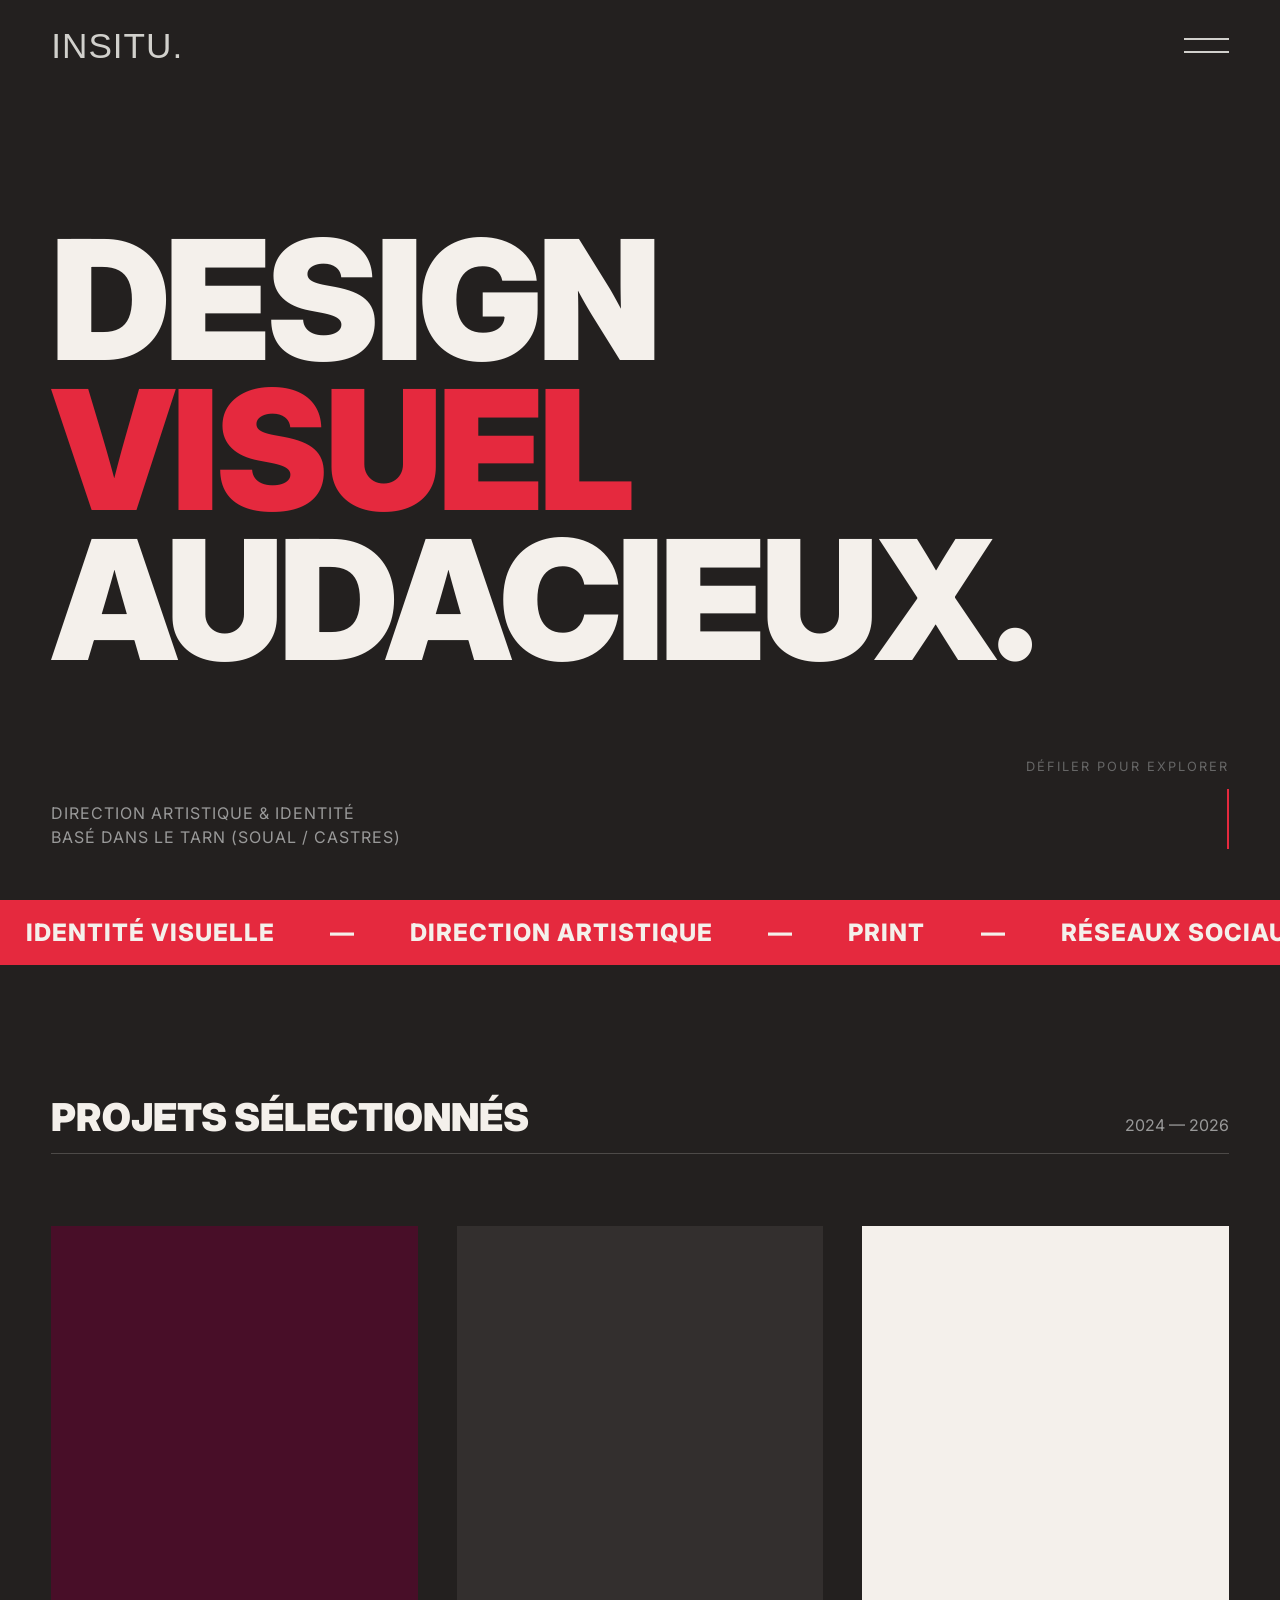
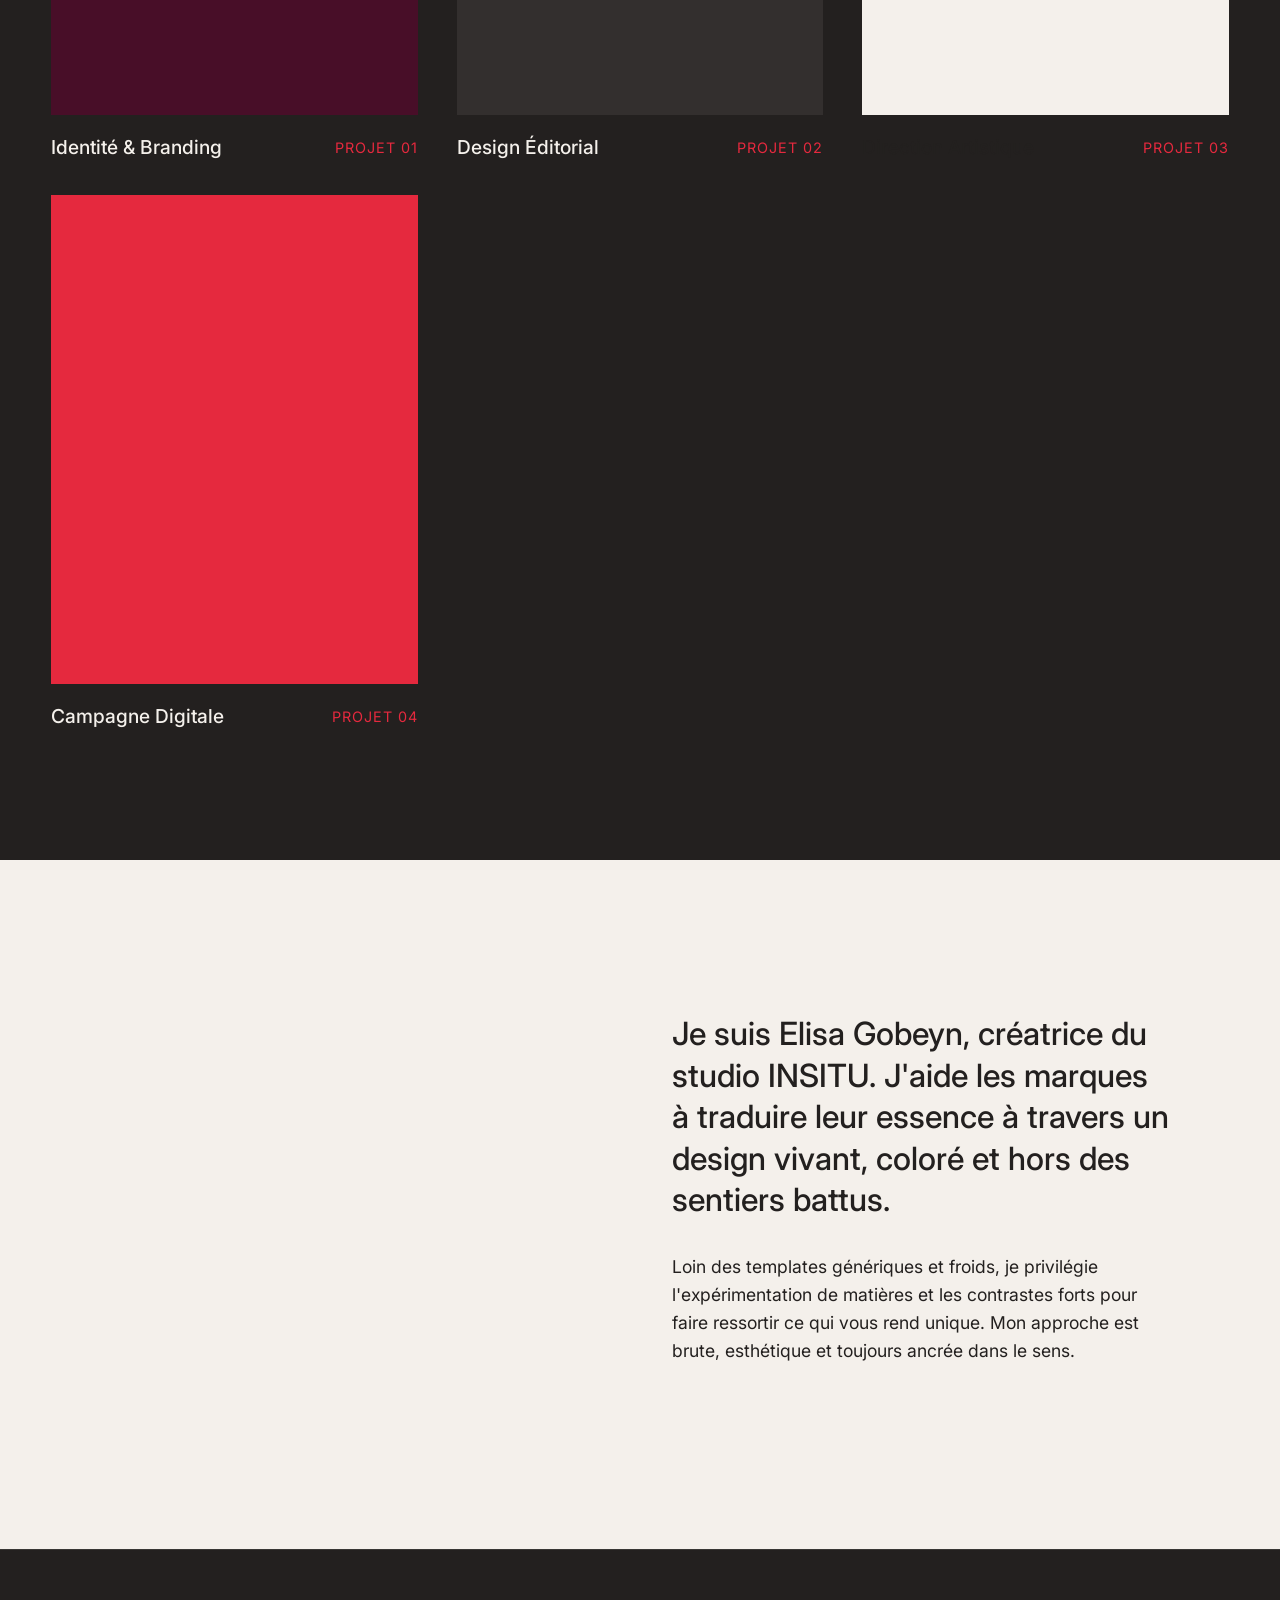
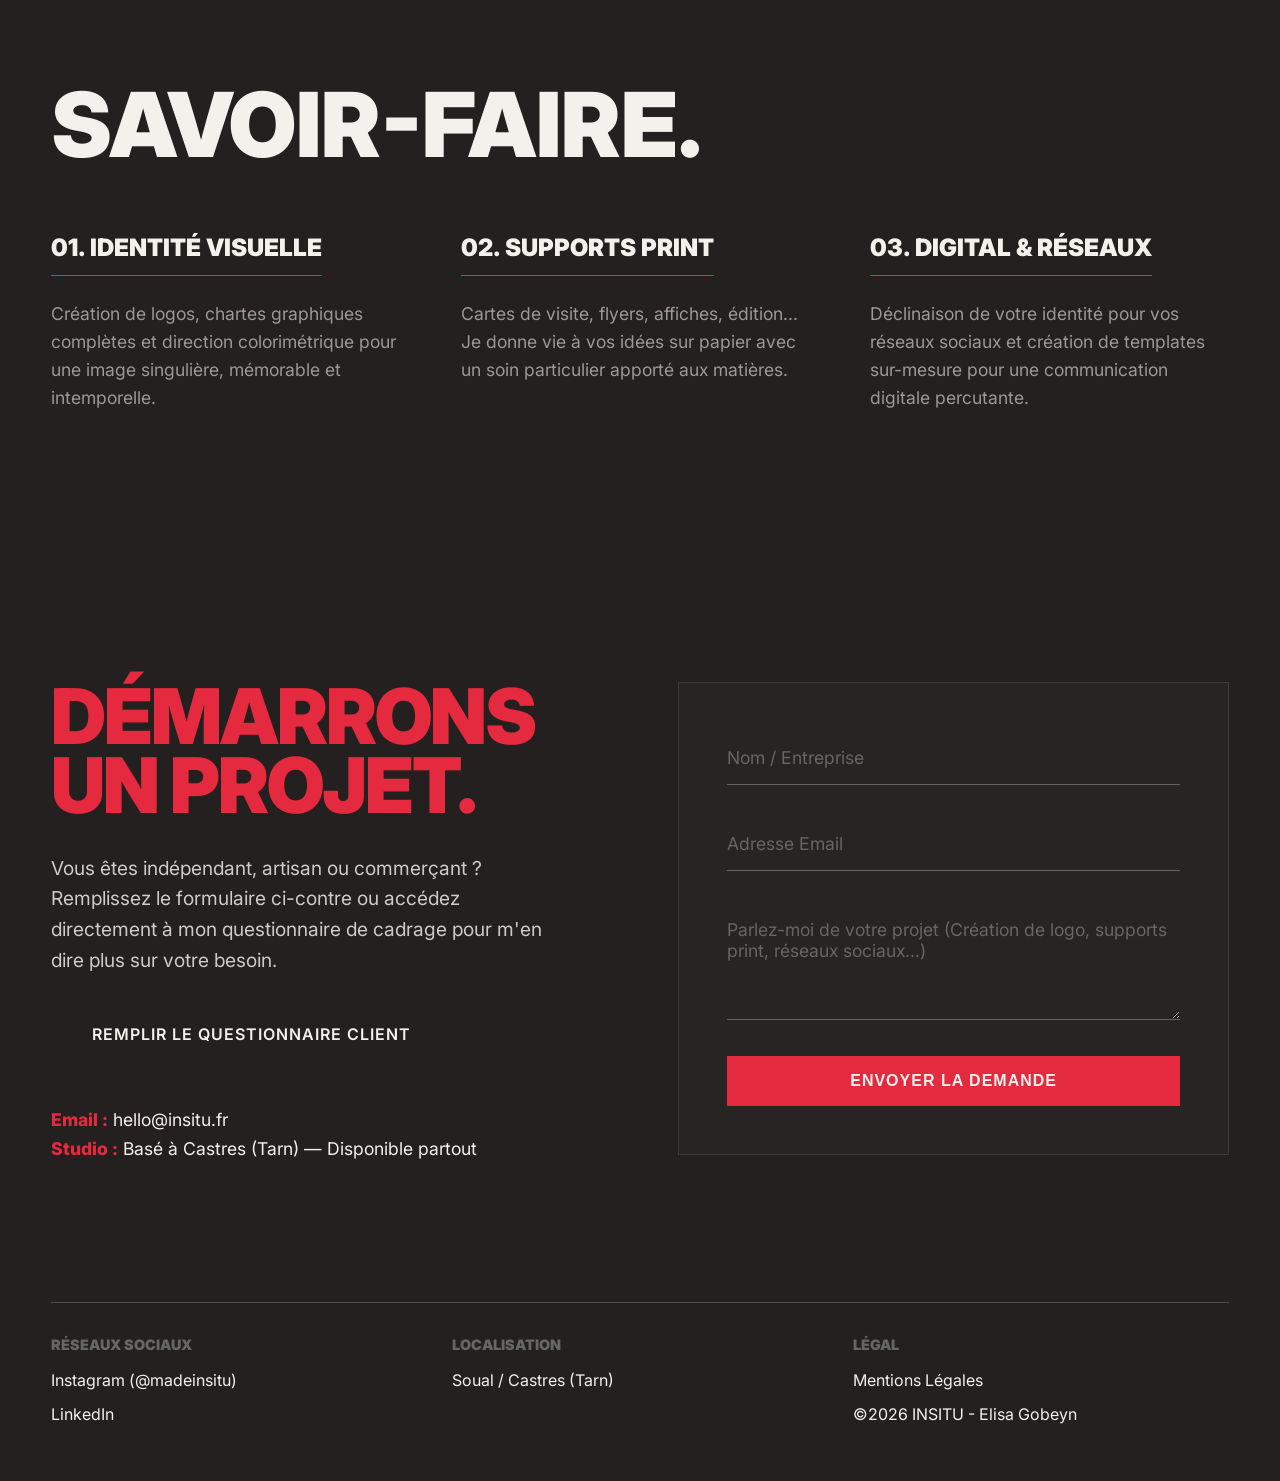
==== Site v2/index.html @ 9a7ce4e4 "site v2 lancement" ====
<!DOCTYPE html>
<html lang="fr">
<head>
    <meta charset="UTF-8">
    <meta name="viewport" content="width=device-width, initial-scale=1.0">
    <title>INSITU | Studio de Design Visuel</title>
    <link rel="preconnect" href="https://fonts.googleapis.com">
    <link rel="preconnect" href="https://fonts.gstatic.com" crossorigin>
    <link href="https://fonts.googleapis.com/css2?family=Inter:wght@300;400;500;800;900&display=swap" rel="stylesheet">
    <link rel="stylesheet" href="style.css">
</head>
<body>

    <!-- Menu plein écran -->
    <div class="menu-overlay" id="menu-overlay">
        <nav class="menu-nav">
            <ul>
                <li><div class="mask"><a href="#work" class="menu-link">01. Projets</a></div></li>
                <li><div class="mask"><a href="#about" class="menu-link">02. Le Studio</a></div></li>
                <li><div class="mask"><a href="#services" class="menu-link">03. Savoir-faire</a></div></li>
                <li><div class="mask"><a href="#contact" class="menu-link">04. Contact</a></div></li>
            </ul>
        </nav>
    </div>

    <!-- Header -->
    <header class="main-header">
        <a href="#" class="logo">INSITU.</a>
        <button class="burger-btn" id="burger-btn" aria-label="Menu">
            <span></span>
            <span></span>
        </button>
    </header>

    <main>
        <!-- HERO SECTION -->
        <section class="hero">
            <div class="hero-content">
                <div class="mask"><h1 class="reveal-text delay-1">DESIGN</h1></div>
                <div class="mask"><h1 class="reveal-text delay-2 text-coral">VISUEL</h1></div>
                <div class="mask"><h1 class="reveal-text delay-3">AUDACIEUX.</h1></div>
            </div>
            
            <div class="hero-footer">
                <div class="hero-role mask">
                    <p class="reveal-text delay-4">Direction Artistique & Identité<br>Basé dans le Tarn (Soual / Castres)</p>
                </div>
                <div class="hero-scroll mask">
                    <p class="reveal-text delay-5">Défiler pour explorer</p>
                    <div class="scroll-line reveal-fade delay-5"></div>
                </div>
            </div>
        </section>

        <!-- BANDEAU DÉFILANT -->
        <div class="marquee bg-coral">
            <div class="marquee-content">
                <span>IDENTITÉ VISUELLE</span> <span>—</span>
                <span>DIRECTION ARTISTIQUE</span> <span>—</span>
                <span>PRINT</span> <span>—</span>
                <span>RÉSEAUX SOCIAUX</span> <span>—</span>
                <span>IDENTITÉ VISUELLE</span> <span>—</span>
                <span>DIRECTION ARTISTIQUE</span> <span>—</span>
                <span>PRINT</span> <span>—</span>
                <span>RÉSEAUX SOCIAUX</span> <span>—</span>
            </div>
        </div>

        <!-- PORTFOLIO GRID -->
        <section id="work" class="portfolio">
            <div class="section-header reveal-fade">
                <h2>Projets Sélectionnés</h2>
                <p>2024 — 2026</p>
            </div>
            <div class="grid-container">
                
                <!-- Projet 1 -->
                <!-- Note : j'ai ajouté des "data-..." pour que le javascript sache quoi afficher dans la modale -->
                <div class="project-item reveal-fade" 
                     data-title="Nom du Client 1" 
                     data-category="Identité & Branding" 
                     data-desc="Pour ce projet, l'objectif était de créer une identité visuelle forte et mémorable. Nous avons travaillé sur un logo audacieux, une palette de couleurs contrastée et des supports print premiums.">
                    <div class="project-image" style="background-color: var(--aubergine);"></div>
                    <div class="project-info">
                        <h3>Identité & Branding</h3>
                        <span>Projet 01</span>
                    </div>
                </div>

                <!-- Projet 2 -->
                <div class="project-item reveal-fade delay-1"
                     data-title="Nom du Client 2" 
                     data-category="Design Éditorial" 
                     data-desc="Mise en page d'un magazine de 40 pages. Jeu sur les typographies, les espaces blancs et la hiérarchie visuelle pour une lecture fluide et élégante.">
                    <div class="project-image" style="background-color: #332F2E;"></div>
                    <div class="project-info">
                        <h3>Design Éditorial</h3>
                        <span>Projet 02</span>
                    </div>
                </div>

                <!-- Projet 3 -->
                <div class="project-item reveal-fade"
                     data-title="Nom du Client 3" 
                     data-category="Direction Artistique" 
                     data-desc="Création de l'univers visuel complet d'une nouvelle marque de cosmétiques. De la conception du packaging jusqu'aux visuels des réseaux sociaux.">
                    <div class="project-image" style="background-color: var(--cream);"></div>
                    <div class="project-info text-dark">
                        <h3>Direction Artistique</h3>
                        <span>Projet 03</span>
                    </div>
                </div>

                <!-- Projet 4 -->
                <div class="project-item reveal-fade delay-1"
                     data-title="Nom du Client 4" 
                     data-category="Campagne Digitale" 
                     data-desc="Déclinaison d'une identité de marque sur les supports digitaux : création de templates Instagram, bannières web et design de newsletters.">
                    <div class="project-image" style="background-color: var(--coral);"></div>
                    <div class="project-info">
                        <h3>Campagne Digitale</h3>
                        <span>Projet 04</span>
                    </div>
                </div>

            </div>
        </section>

        <!-- ABOUT SECTION -->
        <section id="about" class="about">
            <div class="about-grid">
                <div class="about-title">
                    <div class="mask"><h2 class="reveal-text">FAIRE</h2></div>
                    <div class="mask"><h2 class="reveal-text text-coral">VIVRE</h2></div>
                    <div class="mask"><h2 class="reveal-text">L'IDÉE.</h2></div>
                </div>
                <div class="about-content">
                    <p class="lead reveal-fade">Je suis Elisa Gobeyn, créatrice du studio INSITU. J'aide les marques à traduire leur essence à travers un design vivant, coloré et hors des sentiers battus.</p>
                    <p class="reveal-fade delay-1">Loin des templates génériques et froids, je privilégie l'expérimentation de matières et les contrastes forts pour faire ressortir ce qui vous rend unique. Mon approche est brute, esthétique et toujours ancrée dans le sens.</p>
                </div>
            </div>
        </section>

        <!-- NOUVEAU : SERVICES SECTION (Savoir-faire) -->
        <section id="services" class="services">
            <div class="services-header mask">
                <h2 class="reveal-text">SAVOIR-FAIRE.</h2>
            </div>
            <div class="services-list">
                <div class="service-item reveal-fade">
                    <h3>01. Identité Visuelle</h3>
                    <p>Création de logos, chartes graphiques complètes et direction colorimétrique pour une image singulière, mémorable et intemporelle.</p>
                </div>
                <div class="service-item reveal-fade delay-1">
                    <h3>02. Supports Print</h3>
                    <p>Cartes de visite, flyers, affiches, édition... Je donne vie à vos idées sur papier avec un soin particulier apporté aux matières.</p>
                </div>
                <div class="service-item reveal-fade delay-2">
                    <h3>03. Digital & Réseaux</h3>
                    <p>Déclinaison de votre identité pour vos réseaux sociaux et création de templates sur-mesure pour une communication digitale percutante.</p>
                </div>
            </div>
        </section>

        <!-- CONTACT SECTION -->
        <section id="contact" class="contact">
            <div class="contact-grid">
                <div class="contact-info reveal-fade">
                    <h2 class="text-coral">DÉMARRONS<br>UN PROJET.</h2>
                    <p class="lead mt-4">Vous êtes indépendant, artisan ou commerçant ? Remplissez le formulaire ci-contre ou accédez directement à mon questionnaire de cadrage pour m'en dire plus sur votre besoin.</p>
                    
                    <!-- Bouton vers le questionnaire client -->
                    <a href="lien-vers-ton-questionnaire.pdf" target="_blank" class="btn-outline mt-4">Remplir le questionnaire client</a>
                    
                    <div class="contact-details mt-5">
                        <p><strong>Email :</strong> <a href="mailto:hello@insitu.fr" class="hover-line">hello@insitu.fr</a></p>
                        <p><strong>Studio :</strong> Basé à Castres (Tarn) — Disponible partout</p>
                    </div>
                </div>
                
                <!-- Formulaire de demande de devis -->
                <form action="https://formspree.io/f/VOTRE_ID_FORMSPREE" method="POST" class="contact-form reveal-fade delay-1">
                    <div class="form-group">
                        <input type="text" name="nom" placeholder="Nom / Entreprise" required>
                    </div>
                    <div class="form-group">
                        <input type="email" name="email" placeholder="Adresse Email" required>
                    </div>
                    <div class="form-group">
                        <textarea name="message" rows="4" placeholder="Parlez-moi de votre projet (Création de logo, supports print, réseaux sociaux...)" required></textarea>
                    </div>
                    <button type="submit" class="btn-primary">Envoyer la demande</button>
                </form>
            </div>
            
            <div class="footer-grid reveal-fade delay-2">
                <div class="footer-col">
                    <h4>Réseaux Sociaux</h4>
                    <a href="https://instagram.com/madeinsitu" target="_blank" class="hover-line">Instagram (@madeinsitu)</a>
                    <a href="#" target="_blank" class="hover-line">LinkedIn</a>
                </div>
                <div class="footer-col">
                    <h4>Localisation</h4>
                    <p>Soual / Castres (Tarn)</p>
                </div>
                <div class="footer-col">
                    <h4>Légal</h4>
                    <a href="mentions-legales.html" class="hover-line">Mentions Légales</a>
                    <p>©2026 INSITU - Elisa Gobeyn</p>
                </div>
            </div>
        </section>
    </main>

    <!-- NOUVEAU : FENÊTRE MODALE POUR LES PROJETS -->
    <div class="modal-overlay" id="project-modal">
        <div class="modal-content">
            <button class="close-modal" id="close-modal">&times;</button>
            <div class="modal-body">
                <h2 id="modal-title">Titre du Projet</h2>
                <span id="modal-category">Catégorie</span>
                <p id="modal-desc">L'histoire du projet apparaîtra ici.</p>
                <div class="modal-img-placeholder">
                    <!-- Tu pourras mettre une vraie balise <img> ici plus tard -->
                </div>
            </div>
        </div>
    </div>

    <!-- SCRIPTS -->
    <script>
        // 1. Menu Burger
        const burgerBtn = document.getElementById('burger-btn');
        const menuOverlay = document.getElementById('menu-overlay');
        const menuLinks = document.querySelectorAll('.menu-link');

        function toggleMenu() {
            burgerBtn.classList.toggle('active');
            menuOverlay.classList.toggle('active');
            document.body.classList.toggle('no-scroll');
        }

        burgerBtn.addEventListener('click', toggleMenu);
        menuLinks.forEach(link => link.addEventListener('click', toggleMenu));

        // 2. Intersection Observer (Animations au scroll)
        const observerOptions = { root: null, rootMargin: '0px', threshold: 0.15 };
        const observer = new IntersectionObserver((entries, observer) => {
            entries.forEach(entry => {
                if (entry.isIntersecting) {
                    entry.target.classList.add('is-visible');
                    observer.unobserve(entry.target);
                }
            });
        }, observerOptions);

        document.querySelectorAll('.reveal-text, .reveal-fade').forEach(el => observer.observe(el));
        window.addEventListener('load', () => {
            document.querySelectorAll('.hero .reveal-text, .hero .reveal-fade').forEach(el => el.classList.add('is-visible'));
        });

        // 3. NOUVEAU : Gestion de la Fenêtre Modale (Popup)
        const modal = document.getElementById('project-modal');
        const modalTitle = document.getElementById('modal-title');
        const modalCategory = document.getElementById('modal-category');
        const modalDesc = document.getElementById('modal-desc');
        const closeModal = document.getElementById('close-modal');

        // Quand on clique sur un projet
        document.querySelectorAll('.project-item').forEach(item => {
            item.addEventListener('click', () => {
                // Récupère les données écrites dans le HTML (data-title, etc.)
                modalTitle.textContent = item.getAttribute('data-title');
                modalCategory.textContent = item.getAttribute('data-category');
                modalDesc.textContent = item.getAttribute('data-desc');
                
                // Ouvre la modale
                modal.classList.add('active');
                // Empêche le site de scroller derrière la fenêtre
                document.body.classList.add('no-scroll'); 
            });
        });

        // Quand on clique sur la croix pour fermer
        closeModal.addEventListener('click', () => {
            modal.classList.remove('active');
            // Réactive le scroll sur le site
            if(!menuOverlay.classList.contains('active')) {
                document.body.classList.remove('no-scroll');
            }
        });

        // Fermer la modale si on clique en dehors du carré blanc
        modal.addEventListener('click', (e) => {
            if (e.target === modal) {
                modal.classList.remove('active');
                if(!menuOverlay.classList.contains('active')) {
                    document.body.classList.remove('no-scroll');
                }
            }
        });
    </script>
</body>
</html>
---- Site v2/style.css ----
/* =========================================
   VARIABLES & FONTS
========================================= */
@font-face {
    font-family: 'Hightone';
    src: url('fonts/hightone.woff2') format('woff2'),
         url('fonts/hightone.woff') format('woff');
    font-weight: normal;
    font-style: normal;
}

:root {
    /* Charte INSITU */
    --black: #23201F;
    --coral: #E5293E;
    --cream: #F4F0EB;
    --aubergine: #480E28;

    --font-text: 'Inter', sans-serif;
    --font-logo: 'Hightone', sans-serif;

    /* Courbe d'animation "Premium" (Lente à la fin) */
    --ease-out-expo: cubic-bezier(0.19, 1, 0.22, 1);
}

/* =========================================
   RESET & BASE
========================================= */
* {
    margin: 0;
    padding: 0;
    box-sizing: border-box;
}

html {
    scroll-behavior: smooth;
    background-color: var(--black);
}

body {
    font-family: var(--font-text);
    background-color: var(--black);
    color: var(--cream);
    -webkit-font-smoothing: antialiased;
    overflow-x: hidden;
}

body.no-scroll { overflow: hidden; }

a {
    color: inherit;
    text-decoration: none;
}

ul { list-style: none; }

/* =========================================
   TYPOGRAPHIE GLOBALE
========================================= */
h1, h2, h3, h4 {
    font-weight: 900;
    line-height: 0.9;
    text-transform: uppercase;
}

.text-coral { color: var(--coral); }
.text-dark { color: var(--black) !important; }

/* Masque textuel */
.mask {
    overflow: hidden;
    display: block;
}

/* =========================================
   HEADER & MENU
========================================= */
.main-header {
    position: fixed;
    top: 0;
    left: 0;
    width: 100%;
    padding: 2vw 4vw;
    display: flex;
    justify-content: space-between;
    align-items: center;
    z-index: 100;
    mix-blend-mode: difference; /* Magique : Le logo reste visible même sur fond blanc */
}

.logo {
    font-family: var(--font-logo);
    font-size: 2.2rem;
    color: var(--cream);
    letter-spacing: 1px;
}

.burger-btn {
    background: none;
    border: none;
    cursor: pointer;
    width: 45px;
    height: 15px;
    display: flex;
    flex-direction: column;
    justify-content: space-between;
    z-index: 101;
}

.burger-btn span {
    display: block;
    width: 100%;
    height: 2px;
    background-color: var(--cream);
    transition: transform 0.5s var(--ease-out-expo), opacity 0.5s;
}

.burger-btn.active span:nth-child(1) { transform: translateY(6px) rotate(45deg); }
.burger-btn.active span:nth-child(2) { transform: translateY(-7px) rotate(-45deg); }

/* Overlay Menu */
.menu-overlay {
    position: fixed;
    inset: 0;
    background-color: var(--aubergine);
    z-index: 90;
    display: flex;
    align-items: center;
    padding-left: 10vw;
    clip-path: inset(0 0 100% 0); /* Animation d'ouverture du bas vers le haut */
    transition: clip-path 0.8s var(--ease-out-expo);
}

.menu-overlay.active {
    clip-path: inset(0 0 0 0);
}

.menu-nav ul {
    display: flex;
    flex-direction: column;
    gap: 1.5vh;
}

.menu-link {
    font-size: clamp(3rem, 7vw, 6rem);
    font-weight: 900;
    letter-spacing: -2px;
    display: inline-block;
    transition: color 0.4s var(--ease-out-expo), transform 0.4s var(--ease-out-expo);
}

.menu-link:hover {
    color: var(--coral);
    transform: translateX(20px); /* Léger décalage au survol, très luxueux */
}

/* =========================================
   SECTION HERO
========================================= */
.hero {
    min-height: 100vh;
    display: flex;
    flex-direction: column;
    justify-content: center;
    padding: 0 4vw;
    position: relative;
}

.hero h1 {
    font-size: clamp(4rem, 13vw, 12rem);
    letter-spacing: -4px;
}

.hero-footer {
    position: absolute;
    bottom: 4vw;
    left: 4vw;
    right: 4vw;
    display: flex;
    justify-content: space-between;
    align-items: flex-end;
}

.hero-role p {
    font-size: 1rem;
    font-weight: 400;
    color: #999;
    line-height: 1.5;
    text-transform: uppercase;
    letter-spacing: 1px;
}

.hero-scroll {
    text-align: right;
}

.hero-scroll p {
    font-size: 0.8rem;
    text-transform: uppercase;
    letter-spacing: 2px;
    margin-bottom: 15px;
    color: #666;
}

.scroll-line {
    width: 2px;
    height: 60px;
    background-color: var(--coral);
    margin-left: auto;
    animation: scrollDown 2s infinite var(--ease-out-expo);
}

@keyframes scrollDown {
    0% { transform: scaleY(0); transform-origin: top; }
    50% { transform: scaleY(1); transform-origin: top; }
    51% { transform: scaleY(1); transform-origin: bottom; }
    100% { transform: scaleY(0); transform-origin: bottom; }
}

/* =========================================
   MARQUEE (Bandeau défilant)
========================================= */
.marquee {
    padding: 2vh 0;
    overflow: hidden;
    white-space: nowrap;
    border-top: 1px solid rgba(244, 240, 235, 0.1);
    border-bottom: 1px solid rgba(244, 240, 235, 0.1);
}

.bg-coral {
    background-color: var(--coral);
    color: var(--cream);
    border: none;
}

.marquee-content {
    display: inline-block;
    animation: marquee 25s linear infinite;
}

.marquee-content span {
    font-size: 1.5rem;
    font-weight: 800;
    margin: 0 2vw;
    letter-spacing: 1px;
}

@keyframes marquee {
    0% { transform: translateX(0); }
    100% { transform: translateX(-50%); }
}

/* =========================================
   PORTFOLIO
========================================= */
.portfolio {
    padding: 15vh 4vw;
}

.section-header {
    display: flex;
    justify-content: space-between;
    align-items: flex-end;
    margin-bottom: 8vh;
    border-bottom: 1px solid rgba(244, 240, 235, 0.2);
    padding-bottom: 2vh;
}

.section-header h2 { font-size: clamp(1.5rem, 3vw, 2.5rem); }
.section-header p { font-size: 1rem; color: #999; }

.grid-container {
    display: grid;
    grid-template-columns: repeat(3, 1fr);
    gap: 3vw;
}

@media (max-width: 768px) {
    .grid-container { grid-template-columns: 1fr; gap: 8vw; }
    .section-header { flex-direction: column; align-items: flex-start; gap: 1rem; }
}

.project-item {
    display: block;
    position: relative;
    cursor: pointer;
}

.project-image {
    width: 100%;
    aspect-ratio: 3/4; /* Format portrait très élégant */
    transition: transform 0.8s var(--ease-out-expo);
    overflow: hidden;
}

/* Ligne décorative qui apparaît au survol */
.project-info {
    margin-top: 1.5rem;
    display: flex;
    justify-content: space-between;
    align-items: center;
    position: relative;
}

.project-info::before {
    content: '';
    position: absolute;
    top: -15px;
    left: 0;
    width: 100%;
    height: 1px;
    background-color: var(--cream);
    transform: scaleX(0);
    transform-origin: left;
    transition: transform 0.6s var(--ease-out-expo);
}

.project-item:hover .project-image { transform: scale(0.97); } /* Effet d'enfoncement luxueux */
.project-item:hover .project-info::before { transform: scaleX(1); }

.project-info h3 { font-size: 1.2rem; font-weight: 500; letter-spacing: 0; text-transform: none; }
.project-info span { font-size: 0.9rem; color: var(--coral); text-transform: uppercase; letter-spacing: 1px; }

/* =========================================
   ABOUT (Éditorial)
========================================= */
.about {
    padding: 15vh 4vw;
    background-color: var(--cream);
    color: var(--black);
}

.about-grid {
    display: grid;
    grid-template-columns: 1fr 1fr;
    gap: 5vw;
}

.about-title h2 {
    font-size: clamp(4rem, 8vw, 8rem);
    letter-spacing: -2px;
}

.about-content {
    padding-top: 2vh;
}

.about-content .lead {
    font-size: clamp(1.5rem, 2.5vw, 2.5rem);
    font-weight: 500;
    line-height: 1.3;
    margin-bottom: 2rem;
}

.about-content p {
    font-size: 1.1rem;
    line-height: 1.6;
    margin-bottom: 3rem;
    max-width: 500px;
}

@media (max-width: 992px) {
    .about-grid { grid-template-columns: 1fr; }
}

/* Bouton Outline */
.btn-outline {
    display: inline-block;
    padding: 1rem 2.5rem;
    border: 1px solid var(--black);
    border-radius: 50px;
    font-weight: 600;
    text-transform: uppercase;
    letter-spacing: 1px;
    transition: all 0.4s var(--ease-out-expo);
}

.btn-outline:hover {
    background-color: var(--coral);
    color: var(--cream);
    border-color: var(--coral);
}

/* =========================================
   CONTACT & FOOTER (Mise à jour)
========================================= */
.contact {
    padding: 15vh 4vw 5vh 4vw;
    background-color: var(--black);
}

.contact-grid {
    display: grid;
    grid-template-columns: 1fr 1fr;
    gap: 6vw;
    align-items: start;
}

@media (max-width: 992px) {
    .contact-grid {
        grid-template-columns: 1fr;
        gap: 4rem;
    }
}

.contact-info h2 {
    font-size: clamp(3rem, 6vw, 6rem);
    line-height: 0.9;
    letter-spacing: -2px;
}

.contact-info .lead {
    font-size: 1.2rem;
    color: #ccc;
    line-height: 1.6;
    max-width: 500px;
}

.mt-4 { margin-top: 2rem; }
.mt-5 { margin-top: 3rem; }

.contact-details p {
    font-size: 1.1rem;
    margin-bottom: 0.5rem;
    color: var(--cream);
}

.contact-details strong {
    color: var(--coral);
    font-weight: 800;
}

/* Style du formulaire Premium */
.contact-form {
    background-color: rgba(255, 255, 255, 0.02);
    padding: 3rem;
    border: 1px solid rgba(244, 240, 235, 0.1);
}

.form-group {
    margin-bottom: 2rem;
}

.form-group input, 
.form-group textarea {
    width: 100%;
    padding: 1rem 0;
    background: transparent;
    border: none;
    border-bottom: 1px solid rgba(244, 240, 235, 0.3);
    color: var(--cream);
    font-family: var(--font-text);
    font-size: 1.1rem;
    transition: border-color 0.4s var(--ease-out-expo);
    resize: vertical;
}

.form-group input::placeholder, 
.form-group textarea::placeholder {
    color: #666;
}

.form-group input:focus, 
.form-group textarea:focus {
    outline: none;
    border-bottom-color: var(--coral);
}

/* Le bouton primaire dans le formulaire */
.btn-primary {
    display: inline-block;
    background-color: var(--coral);
    color: var(--cream);
    padding: 1rem 2.5rem;
    font-weight: 800;
    font-size: 1rem;
    text-transform: uppercase;
    letter-spacing: 1px;
    border: none;
    cursor: pointer;
    transition: background-color 0.4s var(--ease-out-expo), color 0.4s var(--ease-out-expo);
    width: 100%;
}

.btn-primary:hover {
    background-color: var(--cream);
    color: var(--black);
}

/* Footer Grid */
.footer-grid {
    margin-top: 15vh;
    display: grid;
    grid-template-columns: repeat(3, 1fr);
    gap: 2vw;
    border-top: 1px solid rgba(244, 240, 235, 0.2);
    padding-top: 4vh;
}

@media (max-width: 768px) {
    .footer-grid { grid-template-columns: 1fr; gap: 4vh; }
}

.footer-col h4 {
    font-size: 0.9rem;
    color: #666;
    margin-bottom: 1rem;
}

.footer-col p, .footer-col a {
    display: block;
    font-size: 1rem;
    line-height: 1.6;
    color: var(--cream);
    margin-bottom: 0.5rem;
}

/* Effet soulignement au survol (très classe) */
.hover-line {
    position: relative;
    display: inline-block;
    width: fit-content;
}

.hover-line::after {
    content: '';
    position: absolute;
    bottom: -2px;
    left: 0;
    width: 100%;
    height: 1px;
    background-color: var(--coral);
    transform: scaleX(0);
    transform-origin: right;
    transition: transform 0.4s var(--ease-out-expo);
}

.hover-line:hover::after {
    transform: scaleX(1);
    transform-origin: left;
}

/* =========================================
   ANIMATIONS
========================================= */
.reveal-text {
    transform: translateY(110%);
    opacity: 0;
    transition: transform 1.2s var(--ease-out-expo), opacity 1s ease;
}

.reveal-text.is-visible {
    transform: translateY(0);
    opacity: 1;
}

.reveal-fade {
    transform: translateY(30px);
    opacity: 0;
    transition: transform 1.2s var(--ease-out-expo), opacity 1.2s ease;
}

.reveal-fade.is-visible {
    transform: translateY(0);
    opacity: 1;
}

.delay-1 { transition-delay: 0.1s; }
.delay-2 { transition-delay: 0.2s; }
.delay-3 { transition-delay: 0.3s; }
.delay-4 { transition-delay: 0.4s; }
.delay-5 { transition-delay: 0.5s; }


/* =========================================
   SERVICES (Savoir-faire)
========================================= */
.services {
    padding: 15vh 4vw;
    background-color: var(--black);
    border-top: 1px solid rgba(244, 240, 235, 0.1);
}

.services-header h2 {
    font-size: clamp(3rem, 7vw, 6rem);
    margin-bottom: 8vh;
}

.services-list {
    display: grid;
    grid-template-columns: repeat(3, 1fr);
    gap: 4vw;
}

@media (max-width: 768px) {
    .services-list { grid-template-columns: 1fr; gap: 8vh; }
}

.service-item h3 {
    font-size: 1.5rem;
    color: var(--cream);
    margin-bottom: 1.5rem;
    padding-bottom: 1rem;
    border-bottom: 1px solid var(--coral);
    display: inline-block;
}

.service-item p {
    font-size: 1.1rem;
    color: #999;
    line-height: 1.6;
}

/* =========================================
   FENÊTRE MODALE (Popup Projets)
========================================= */
.modal-overlay {
    position: fixed;
    top: 0;
    left: 0;
    width: 100%;
    height: 100vh;
    background: rgba(35, 32, 31, 0.95); /* Fond noir semi-transparent */
    z-index: 2000;
    display: flex;
    justify-content: center;
    align-items: center;
    opacity: 0;
    pointer-events: none;
    transition: opacity 0.5s var(--ease-out-expo);
}

.modal-overlay.active {
    opacity: 1;
    pointer-events: auto;
}

.modal-content {
    background: var(--cream); /* Carré central couleur crème */
    color: var(--black);
    width: 90%;
    max-width: 800px;
    max-height: 90vh;
    overflow-y: auto; /* Permet de scroller dans la modale si l'histoire est longue */
    padding: 4vw;
    position: relative;
    transform: translateY(50px);
    transition: transform 0.5s var(--ease-out-expo);
}

.modal-overlay.active .modal-content {
    transform: translateY(0);
}

.close-modal {
    position: absolute;
    top: 2vw;
    right: 3vw;
    background: none;
    border: none;
    font-size: 3rem;
    font-weight: 300;
    cursor: pointer;
    color: var(--black);
    transition: color 0.3s;
}

.close-modal:hover {
    color: var(--coral);
}

.modal-body {
    margin-top: 2rem;
}

.modal-body h2 {
    font-size: clamp(2rem, 4vw, 3rem);
    margin-bottom: 0.5rem;
}

.modal-body span {
    display: block;
    font-size: 1rem;
    text-transform: uppercase;
    letter-spacing: 2px;
    color: var(--coral);
    margin-bottom: 2rem;
    font-weight: 600;
}

.modal-body p {
    font-size: 1.1rem;
    line-height: 1.6;
    margin-bottom: 2rem;
}

.modal-img-placeholder {
    width: 100%;
    aspect-ratio: 16/9;
    background-color: var(--aubergine);
}
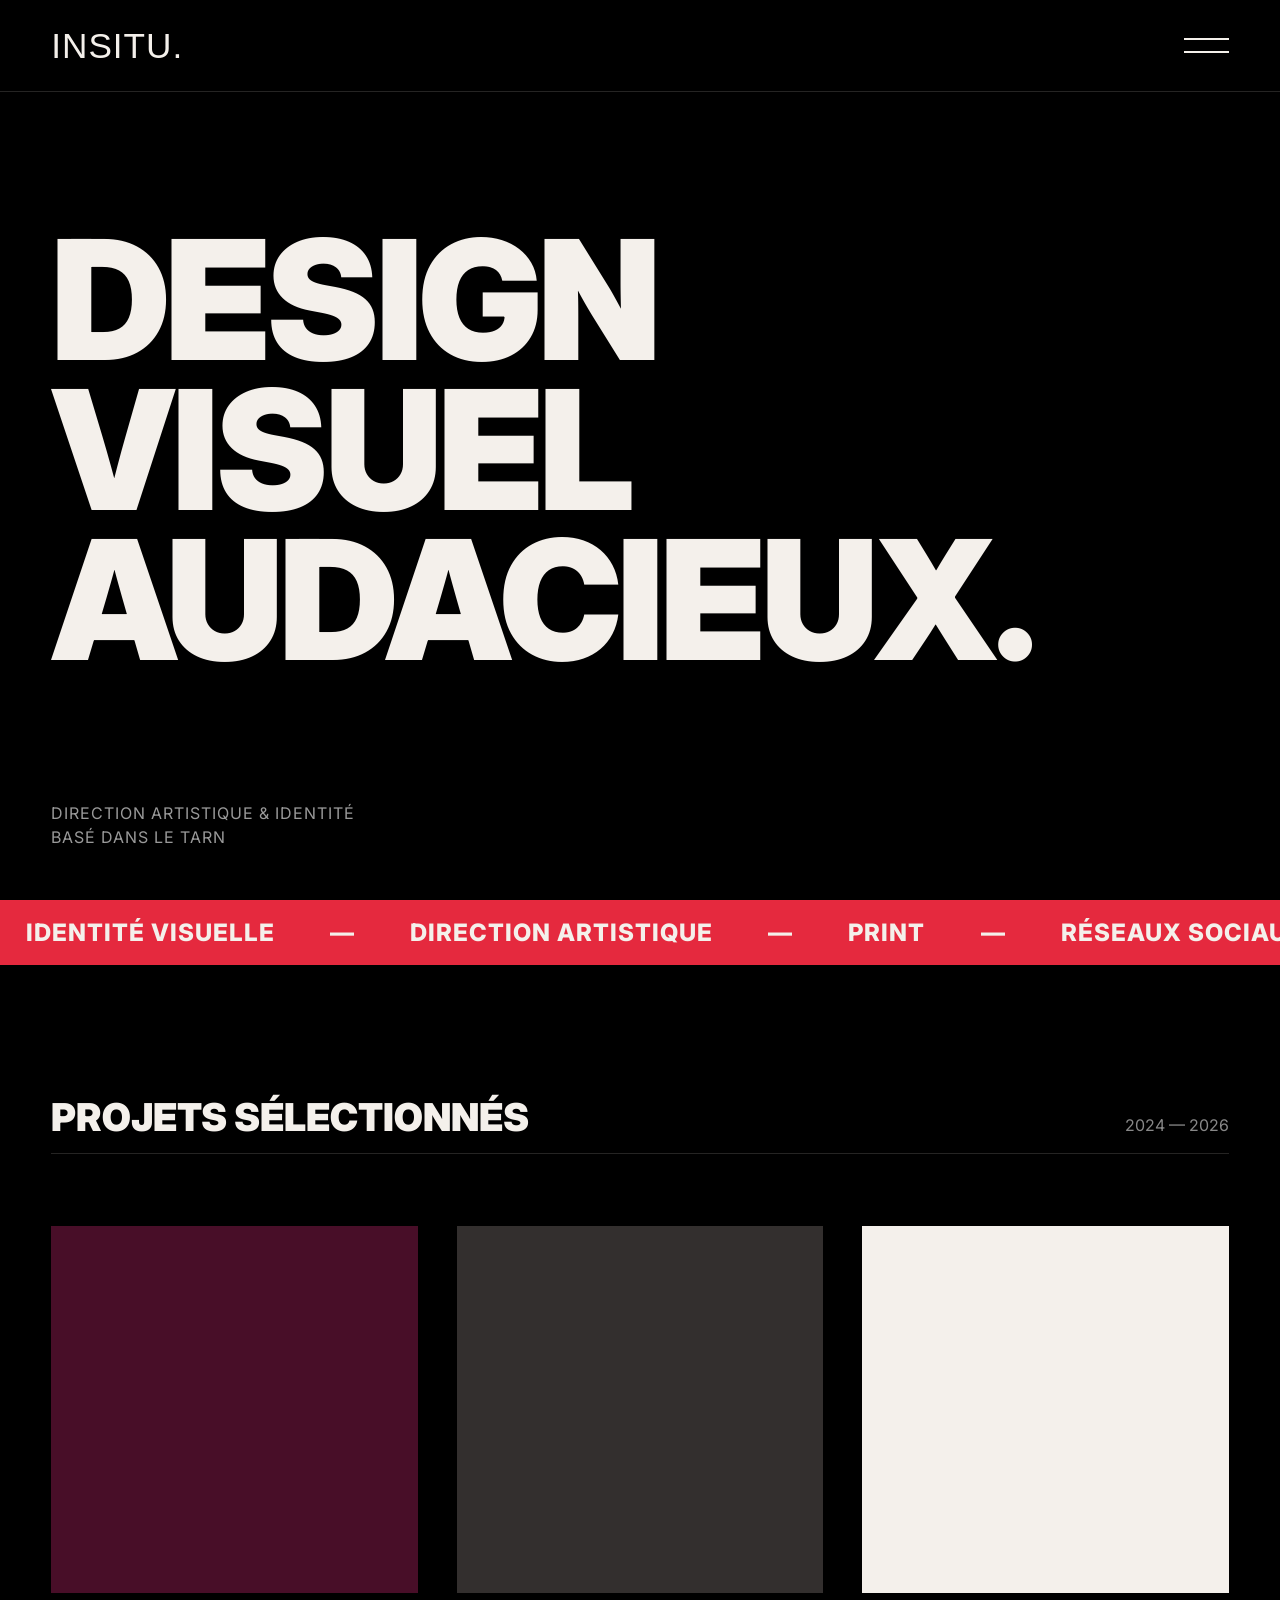
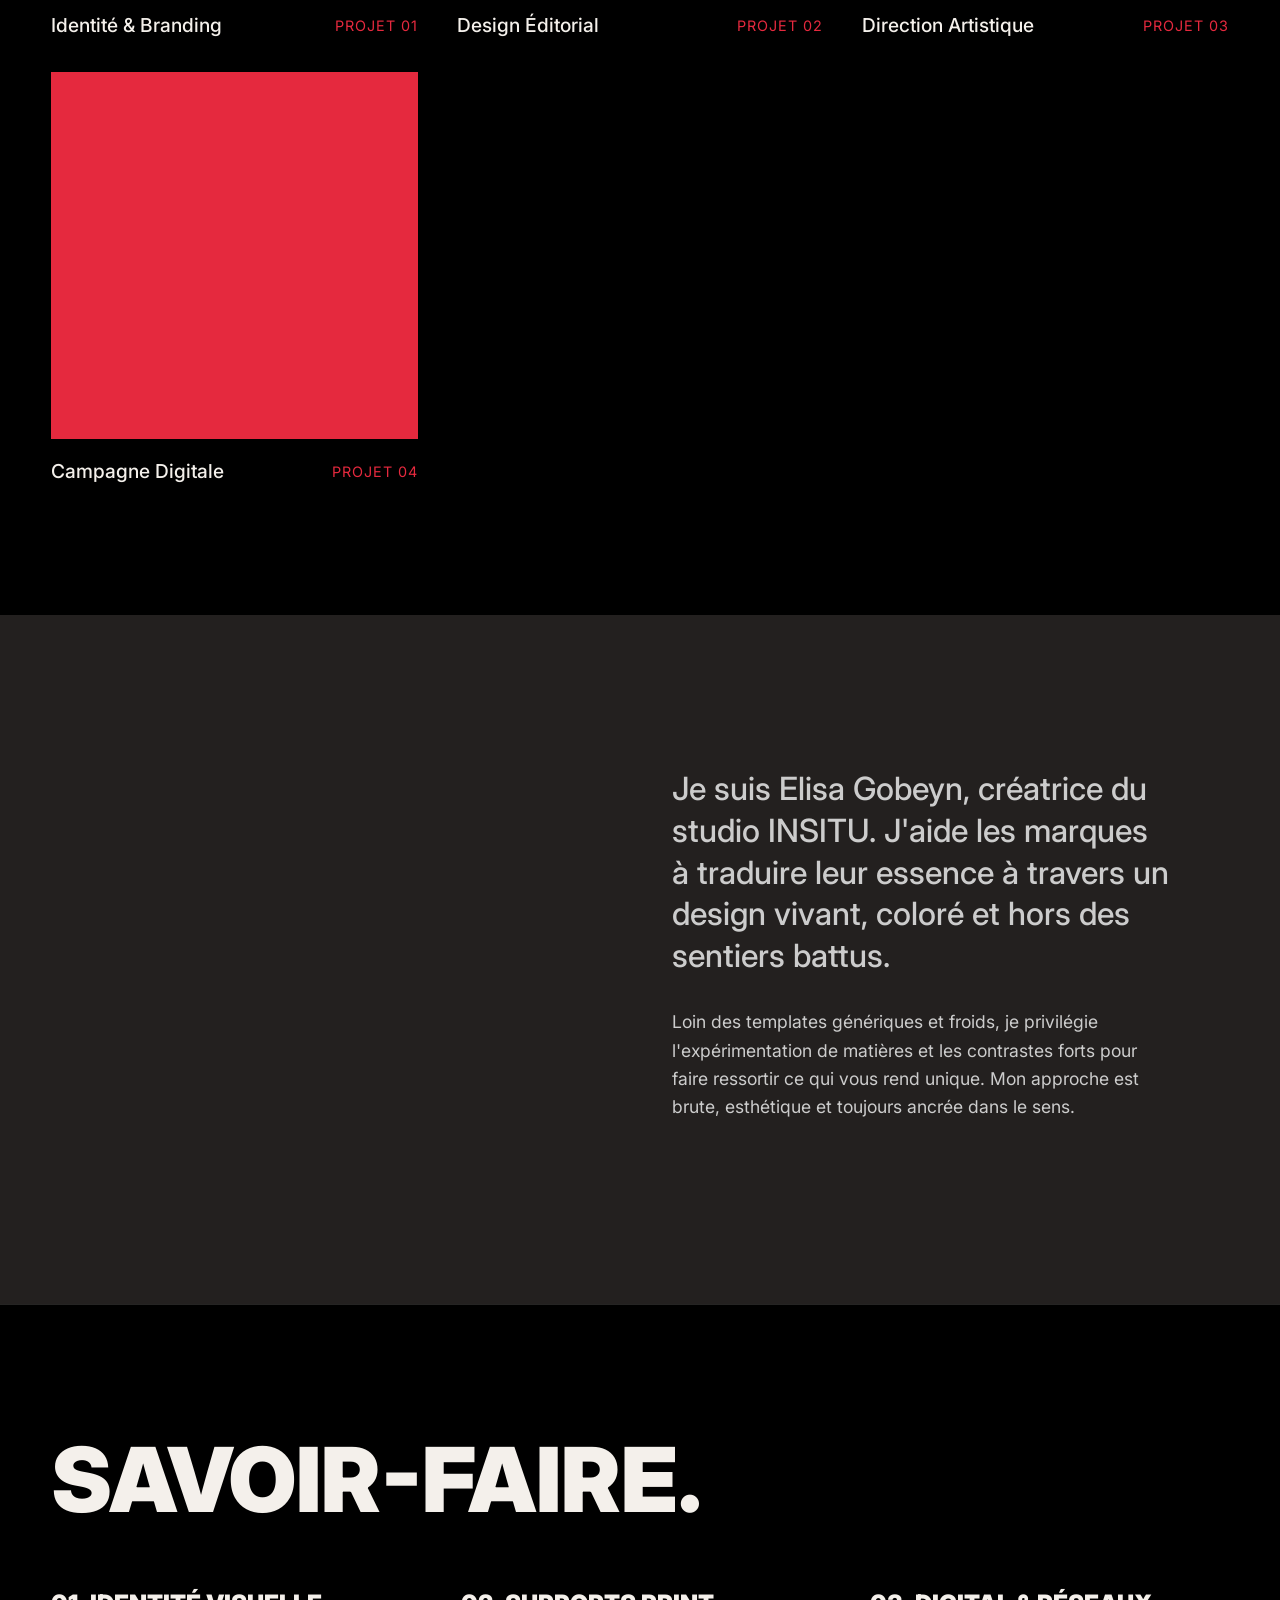
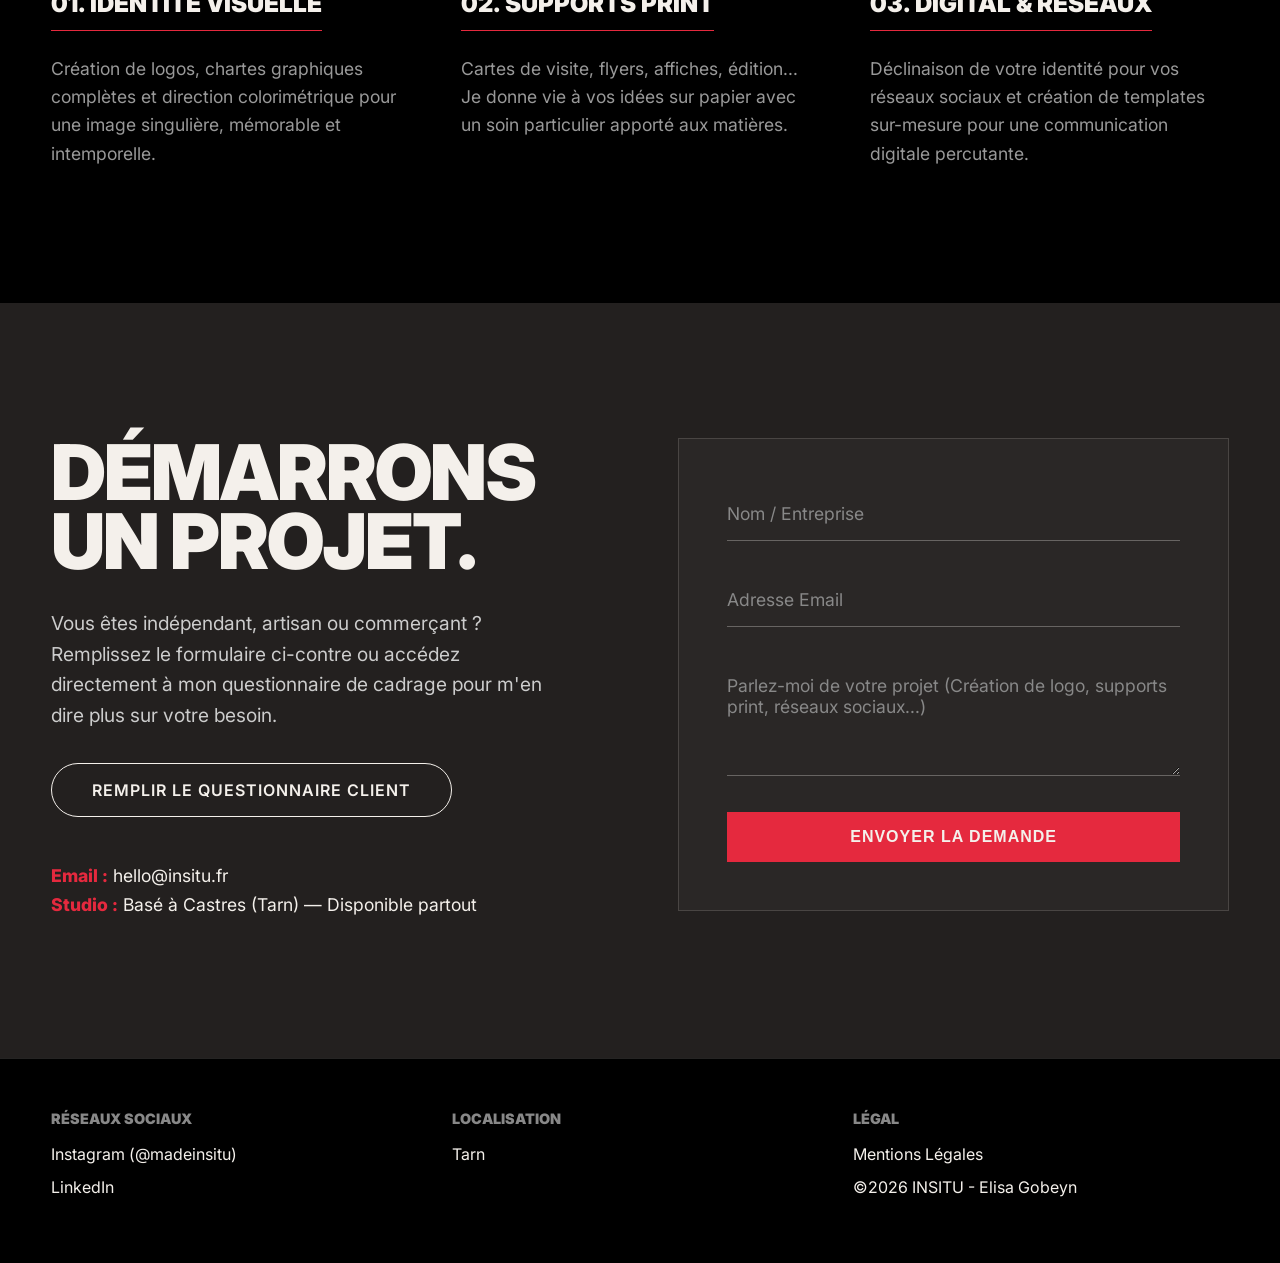
==== commit c0fee3b4: "changement de plusieurs parametre" ====
--- a/Site v2/index.html
+++ b/Site v2/index.html
@@ -43,12 +43,9 @@
             
             <div class="hero-footer">
                 <div class="hero-role mask">
-                    <p class="reveal-text delay-4">Direction Artistique & Identité<br>Basé dans le Tarn (Soual / Castres)</p>
-                </div>
-                <div class="hero-scroll mask">
-                    <p class="reveal-text delay-5">Défiler pour explorer</p>
-                    <div class="scroll-line reveal-fade delay-5"></div>
-                </div>
+                    <p class="reveal-text delay-4">Direction Artistique & Identité<br>Basé dans le Tarn</p>
+                </div>
+                
             </div>
         </section>
 
@@ -201,7 +198,7 @@
                 </div>
                 <div class="footer-col">
                     <h4>Localisation</h4>
-                    <p>Soual / Castres (Tarn)</p>
+                    <p>Tarn</p>
                 </div>
                 <div class="footer-col">
                     <h4>Légal</h4>
@@ -229,6 +226,18 @@
 
     <!-- SCRIPTS -->
     <script>
+        // --- NOUVEAU : Forcer le retour en haut au chargement ---
+        if ('scrollRestoration' in history) {
+            history.scrollRestoration = 'manual';
+        }
+        window.scrollTo(0, 0);
+        // --------------------------------------------------------
+
+        
+        
+
+
+
         // 1. Menu Burger
         const burgerBtn = document.getElementById('burger-btn');
         const menuOverlay = document.getElementById('menu-overlay');
@@ -299,6 +308,9 @@
                 }
             }
         });
+
+
+
     </script>
 </body>
 </html>
--- a/Site v2/style.css
+++ b/Site v2/style.css
@@ -10,16 +10,20 @@
 }
 
 :root {
-    /* Charte INSITU */
-    --black: #23201F;
+    /* Charte INSITU - Orientée Noir Pur */
+    --pure-black: #000000;
+    --brand-black: #23201F;
     --coral: #E5293E;
     --cream: #F4F0EB;
     --aubergine: #480E28;
+    
+    /* Couleur pour les bordures légères sur fond noir */
+    --border-light: rgba(244, 240, 235, 0.15);
 
     --font-text: 'Inter', sans-serif;
     --font-logo: 'Hightone', sans-serif;
 
-    /* Courbe d'animation "Premium" (Lente à la fin) */
+    /* Courbe d'animation "Premium" */
     --ease-out-expo: cubic-bezier(0.19, 1, 0.22, 1);
 }
 
@@ -34,12 +38,12 @@
 
 html {
     scroll-behavior: smooth;
-    background-color: var(--black);
+    background-color: var(--pure-black);
 }
 
 body {
     font-family: var(--font-text);
-    background-color: var(--black);
+    background-color: var(--pure-black);
     color: var(--cream);
     -webkit-font-smoothing: antialiased;
     overflow-x: hidden;
@@ -64,9 +68,7 @@
 }
 
 .text-coral { color: var(--coral); }
-.text-dark { color: var(--black) !important; }
-
-/* Masque textuel */
+
 .mask {
     overflow: hidden;
     display: block;
@@ -85,7 +87,9 @@
     justify-content: space-between;
     align-items: center;
     z-index: 100;
-    mix-blend-mode: difference; /* Magique : Le logo reste visible même sur fond blanc */
+    background-color: rgba(0, 0, 0, 0.85);
+    backdrop-filter: blur(10px);
+    border-bottom: 1px solid var(--border-light);
 }
 
 .logo {
@@ -104,14 +108,14 @@
     display: flex;
     flex-direction: column;
     justify-content: space-between;
-    z-index: 101;
+    z-index: 101; /* S'assure qu'il reste au-dessus de tout */
 }
 
 .burger-btn span {
     display: block;
     width: 100%;
     height: 2px;
-    background-color: var(--cream);
+    background-color: var(--cream); /* Force la couleur claire */
     transition: transform 0.5s var(--ease-out-expo), opacity 0.5s;
 }
 
@@ -122,12 +126,12 @@
 .menu-overlay {
     position: fixed;
     inset: 0;
-    background-color: var(--aubergine);
+    background-color: var(--brand-black);
     z-index: 90;
     display: flex;
     align-items: center;
     padding-left: 10vw;
-    clip-path: inset(0 0 100% 0); /* Animation d'ouverture du bas vers le haut */
+    clip-path: inset(0 0 100% 0);
     transition: clip-path 0.8s var(--ease-out-expo);
 }
 
@@ -146,12 +150,15 @@
     font-weight: 900;
     letter-spacing: -2px;
     display: inline-block;
+    color: var(--cream);
     transition: color 0.4s var(--ease-out-expo), transform 0.4s var(--ease-out-expo);
+    /* La solution : on ajoute de l'espace à droite pour éviter la coupure au survol */
+    padding-right: 40px; 
 }
 
 .menu-link:hover {
     color: var(--coral);
-    transform: translateX(20px); /* Léger décalage au survol, très luxueux */
+    transform: translateX(20px);
 }
 
 /* =========================================
@@ -164,11 +171,13 @@
     justify-content: center;
     padding: 0 4vw;
     position: relative;
+    background-color: var(--pure-black);
 }
 
 .hero h1 {
     font-size: clamp(4rem, 13vw, 12rem);
     letter-spacing: -4px;
+    color: var(--cream);
 }
 
 .hero-footer {
@@ -199,7 +208,7 @@
     text-transform: uppercase;
     letter-spacing: 2px;
     margin-bottom: 15px;
-    color: #666;
+    color: #999;
 }
 
 .scroll-line {
@@ -224,8 +233,8 @@
     padding: 2vh 0;
     overflow: hidden;
     white-space: nowrap;
-    border-top: 1px solid rgba(244, 240, 235, 0.1);
-    border-bottom: 1px solid rgba(244, 240, 235, 0.1);
+    border-top: 1px solid var(--border-light);
+    border-bottom: 1px solid var(--border-light);
 }
 
 .bg-coral {
@@ -256,6 +265,7 @@
 ========================================= */
 .portfolio {
     padding: 15vh 4vw;
+    background-color: var(--pure-black);
 }
 
 .section-header {
@@ -263,12 +273,12 @@
     justify-content: space-between;
     align-items: flex-end;
     margin-bottom: 8vh;
-    border-bottom: 1px solid rgba(244, 240, 235, 0.2);
+    border-bottom: 1px solid var(--border-light);
     padding-bottom: 2vh;
 }
 
-.section-header h2 { font-size: clamp(1.5rem, 3vw, 2.5rem); }
-.section-header p { font-size: 1rem; color: #999; }
+.section-header h2 { font-size: clamp(1.5rem, 3vw, 2.5rem); color: var(--cream); }
+.section-header p { font-size: 1rem; color: #888; }
 
 .grid-container {
     display: grid;
@@ -276,6 +286,10 @@
     gap: 3vw;
 }
 
+@media (max-width: 1024px) {
+    .grid-container { grid-template-columns: repeat(2, 1fr); }
+}
+
 @media (max-width: 768px) {
     .grid-container { grid-template-columns: 1fr; gap: 8vw; }
     .section-header { flex-direction: column; align-items: flex-start; gap: 1rem; }
@@ -289,12 +303,11 @@
 
 .project-image {
     width: 100%;
-    aspect-ratio: 3/4; /* Format portrait très élégant */
+    aspect-ratio: 1 / 1; 
     transition: transform 0.8s var(--ease-out-expo);
     overflow: hidden;
 }
 
-/* Ligne décorative qui apparaît au survol */
 .project-info {
     margin-top: 1.5rem;
     display: flex;
@@ -316,10 +329,10 @@
     transition: transform 0.6s var(--ease-out-expo);
 }
 
-.project-item:hover .project-image { transform: scale(0.97); } /* Effet d'enfoncement luxueux */
+.project-item:hover .project-image { transform: scale(0.97); }
 .project-item:hover .project-info::before { transform: scaleX(1); }
 
-.project-info h3 { font-size: 1.2rem; font-weight: 500; letter-spacing: 0; text-transform: none; }
+.project-info h3 { font-size: 1.2rem; font-weight: 500; letter-spacing: 0; text-transform: none; color: var(--cream); }
 .project-info span { font-size: 0.9rem; color: var(--coral); text-transform: uppercase; letter-spacing: 1px; }
 
 /* =========================================
@@ -327,8 +340,9 @@
 ========================================= */
 .about {
     padding: 15vh 4vw;
-    background-color: var(--cream);
-    color: var(--black);
+    /* On utilise le noir de la charte ici pour créer une très légère séparation visuelle avec le fond noir pur */
+    background-color: var(--brand-black);
+    color: var(--cream);
 }
 
 .about-grid {
@@ -358,21 +372,22 @@
     line-height: 1.6;
     margin-bottom: 3rem;
     max-width: 500px;
+    color: #ccc;
 }
 
 @media (max-width: 992px) {
     .about-grid { grid-template-columns: 1fr; }
 }
 
-/* Bouton Outline */
 .btn-outline {
     display: inline-block;
     padding: 1rem 2.5rem;
-    border: 1px solid var(--black);
+    border: 1px solid var(--cream);
     border-radius: 50px;
     font-weight: 600;
     text-transform: uppercase;
     letter-spacing: 1px;
+    color: var(--cream);
     transition: all 0.4s var(--ease-out-expo);
 }
 
@@ -383,11 +398,51 @@
 }
 
 /* =========================================
-   CONTACT & FOOTER (Mise à jour)
+   SERVICES (Savoir-faire)
+========================================= */
+.services {
+    padding: 15vh 4vw;
+    background-color: var(--pure-black);
+    border-top: 1px solid var(--border-light);
+}
+
+.services-header h2 {
+    font-size: clamp(3rem, 7vw, 6rem);
+    margin-bottom: 8vh;
+    color: var(--cream);
+}
+
+.services-list {
+    display: grid;
+    grid-template-columns: repeat(3, 1fr);
+    gap: 4vw;
+}
+
+@media (max-width: 768px) {
+    .services-list { grid-template-columns: 1fr; gap: 8vh; }
+}
+
+.service-item h3 {
+    font-size: 1.5rem;
+    color: var(--cream);
+    margin-bottom: 1.5rem;
+    padding-bottom: 1rem;
+    border-bottom: 1px solid var(--coral);
+    display: inline-block;
+}
+
+.service-item p {
+    font-size: 1.1rem;
+    color: #999;
+    line-height: 1.6;
+}
+
+/* =========================================
+   CONTACT & FOOTER
 ========================================= */
 .contact {
     padding: 15vh 4vw 5vh 4vw;
-    background-color: var(--black);
+    background-color: var(--brand-black);
 }
 
 .contact-grid {
@@ -408,6 +463,7 @@
     font-size: clamp(3rem, 6vw, 6rem);
     line-height: 0.9;
     letter-spacing: -2px;
+    color: var(--cream);
 }
 
 .contact-info .lead {
@@ -431,16 +487,24 @@
     font-weight: 800;
 }
 
-/* Style du formulaire Premium */
+.big-email {
+    display: inline-block;
+    font-size: clamp(2.5rem, 8vw, 9rem);
+    color: var(--cream);
+    transition: color 0.4s var(--ease-out-expo);
+    margin-top: 5vh;
+}
+
+.big-email:hover { color: var(--coral); }
+
+/* Formulaire Dark Mode */
 .contact-form {
-    background-color: rgba(255, 255, 255, 0.02);
+    background-color: rgba(255, 255, 255, 0.03);
     padding: 3rem;
-    border: 1px solid rgba(244, 240, 235, 0.1);
-}
-
-.form-group {
-    margin-bottom: 2rem;
-}
+    border: 1px solid var(--border-light);
+}
+
+.form-group { margin-bottom: 2rem; }
 
 .form-group input, 
 .form-group textarea {
@@ -457,9 +521,7 @@
 }
 
 .form-group input::placeholder, 
-.form-group textarea::placeholder {
-    color: #666;
-}
+.form-group textarea::placeholder { color: #888; }
 
 .form-group input:focus, 
 .form-group textarea:focus {
@@ -467,7 +529,6 @@
     border-bottom-color: var(--coral);
 }
 
-/* Le bouton primaire dans le formulaire */
 .btn-primary {
     display: inline-block;
     background-color: var(--coral);
@@ -485,17 +546,21 @@
 
 .btn-primary:hover {
     background-color: var(--cream);
-    color: var(--black);
-}
-
-/* Footer Grid */
+    color: var(--pure-black);
+}
+
+/* Footer Noir Pur pour ancrer le site à la fin */
 .footer-grid {
     margin-top: 15vh;
     display: grid;
     grid-template-columns: repeat(3, 1fr);
     gap: 2vw;
-    border-top: 1px solid rgba(244, 240, 235, 0.2);
-    padding-top: 4vh;
+    background-color: var(--pure-black);
+    padding: 6vh 4vw;
+    margin-left: -4vw;
+    margin-right: -4vw;
+    margin-bottom: -5vh;
+    border-top: 1px solid var(--border-light);
 }
 
 @media (max-width: 768px) {
@@ -504,7 +569,7 @@
 
 .footer-col h4 {
     font-size: 0.9rem;
-    color: #666;
+    color: #888;
     margin-bottom: 1rem;
 }
 
@@ -516,7 +581,6 @@
     margin-bottom: 0.5rem;
 }
 
-/* Effet soulignement au survol (très classe) */
 .hover-line {
     position: relative;
     display: inline-block;
@@ -542,77 +606,6 @@
 }
 
 /* =========================================
-   ANIMATIONS
-========================================= */
-.reveal-text {
-    transform: translateY(110%);
-    opacity: 0;
-    transition: transform 1.2s var(--ease-out-expo), opacity 1s ease;
-}
-
-.reveal-text.is-visible {
-    transform: translateY(0);
-    opacity: 1;
-}
-
-.reveal-fade {
-    transform: translateY(30px);
-    opacity: 0;
-    transition: transform 1.2s var(--ease-out-expo), opacity 1.2s ease;
-}
-
-.reveal-fade.is-visible {
-    transform: translateY(0);
-    opacity: 1;
-}
-
-.delay-1 { transition-delay: 0.1s; }
-.delay-2 { transition-delay: 0.2s; }
-.delay-3 { transition-delay: 0.3s; }
-.delay-4 { transition-delay: 0.4s; }
-.delay-5 { transition-delay: 0.5s; }
-
-
-/* =========================================
-   SERVICES (Savoir-faire)
-========================================= */
-.services {
-    padding: 15vh 4vw;
-    background-color: var(--black);
-    border-top: 1px solid rgba(244, 240, 235, 0.1);
-}
-
-.services-header h2 {
-    font-size: clamp(3rem, 7vw, 6rem);
-    margin-bottom: 8vh;
-}
-
-.services-list {
-    display: grid;
-    grid-template-columns: repeat(3, 1fr);
-    gap: 4vw;
-}
-
-@media (max-width: 768px) {
-    .services-list { grid-template-columns: 1fr; gap: 8vh; }
-}
-
-.service-item h3 {
-    font-size: 1.5rem;
-    color: var(--cream);
-    margin-bottom: 1.5rem;
-    padding-bottom: 1rem;
-    border-bottom: 1px solid var(--coral);
-    display: inline-block;
-}
-
-.service-item p {
-    font-size: 1.1rem;
-    color: #999;
-    line-height: 1.6;
-}
-
-/* =========================================
    FENÊTRE MODALE (Popup Projets)
 ========================================= */
 .modal-overlay {
@@ -621,7 +614,7 @@
     left: 0;
     width: 100%;
     height: 100vh;
-    background: rgba(35, 32, 31, 0.95); /* Fond noir semi-transparent */
+    background: rgba(0, 0, 0, 0.95);
     z-index: 2000;
     display: flex;
     justify-content: center;
@@ -631,27 +624,23 @@
     transition: opacity 0.5s var(--ease-out-expo);
 }
 
-.modal-overlay.active {
-    opacity: 1;
-    pointer-events: auto;
-}
+.modal-overlay.active { opacity: 1; pointer-events: auto; }
 
 .modal-content {
-    background: var(--cream); /* Carré central couleur crème */
-    color: var(--black);
+    background: var(--brand-black);
+    color: var(--cream);
     width: 90%;
     max-width: 800px;
     max-height: 90vh;
-    overflow-y: auto; /* Permet de scroller dans la modale si l'histoire est longue */
+    overflow-y: auto;
     padding: 4vw;
     position: relative;
     transform: translateY(50px);
     transition: transform 0.5s var(--ease-out-expo);
-}
-
-.modal-overlay.active .modal-content {
-    transform: translateY(0);
-}
+    border: 1px solid var(--border-light);
+}
+
+.modal-overlay.active .modal-content { transform: translateY(0); }
 
 .close-modal {
     position: absolute;
@@ -662,23 +651,14 @@
     font-size: 3rem;
     font-weight: 300;
     cursor: pointer;
-    color: var(--black);
+    color: var(--cream);
     transition: color 0.3s;
 }
 
-.close-modal:hover {
-    color: var(--coral);
-}
-
-.modal-body {
-    margin-top: 2rem;
-}
-
-.modal-body h2 {
-    font-size: clamp(2rem, 4vw, 3rem);
-    margin-bottom: 0.5rem;
-}
-
+.close-modal:hover { color: var(--coral); }
+
+.modal-body { margin-top: 2rem; }
+.modal-body h2 { font-size: clamp(2rem, 4vw, 3rem); margin-bottom: 0.5rem; }
 .modal-body span {
     display: block;
     font-size: 1rem;
@@ -688,15 +668,28 @@
     margin-bottom: 2rem;
     font-weight: 600;
 }
-
-.modal-body p {
-    font-size: 1.1rem;
-    line-height: 1.6;
-    margin-bottom: 2rem;
-}
-
-.modal-img-placeholder {
-    width: 100%;
-    aspect-ratio: 16/9;
-    background-color: var(--aubergine);
-}+.modal-body p { font-size: 1.1rem; line-height: 1.6; margin-bottom: 2rem; color: #ccc; }
+.modal-img-placeholder { width: 100%; aspect-ratio: 16/9; background-color: var(--aubergine); }
+
+/* =========================================
+   ANIMATIONS
+========================================= */
+.reveal-text {
+    transform: translateY(110%);
+    opacity: 0;
+    transition: transform 1.2s var(--ease-out-expo), opacity 1s ease;
+}
+.reveal-text.is-visible { transform: translateY(0); opacity: 1; }
+
+.reveal-fade {
+    transform: translateY(30px);
+    opacity: 0;
+    transition: transform 1.2s var(--ease-out-expo), opacity 1.2s ease;
+}
+.reveal-fade.is-visible { transform: translateY(0); opacity: 1; }
+
+.delay-1 { transition-delay: 0.1s; }
+.delay-2 { transition-delay: 0.2s; }
+.delay-3 { transition-delay: 0.3s; }
+.delay-4 { transition-delay: 0.4s; }
+.delay-5 { transition-delay: 0.5s; }
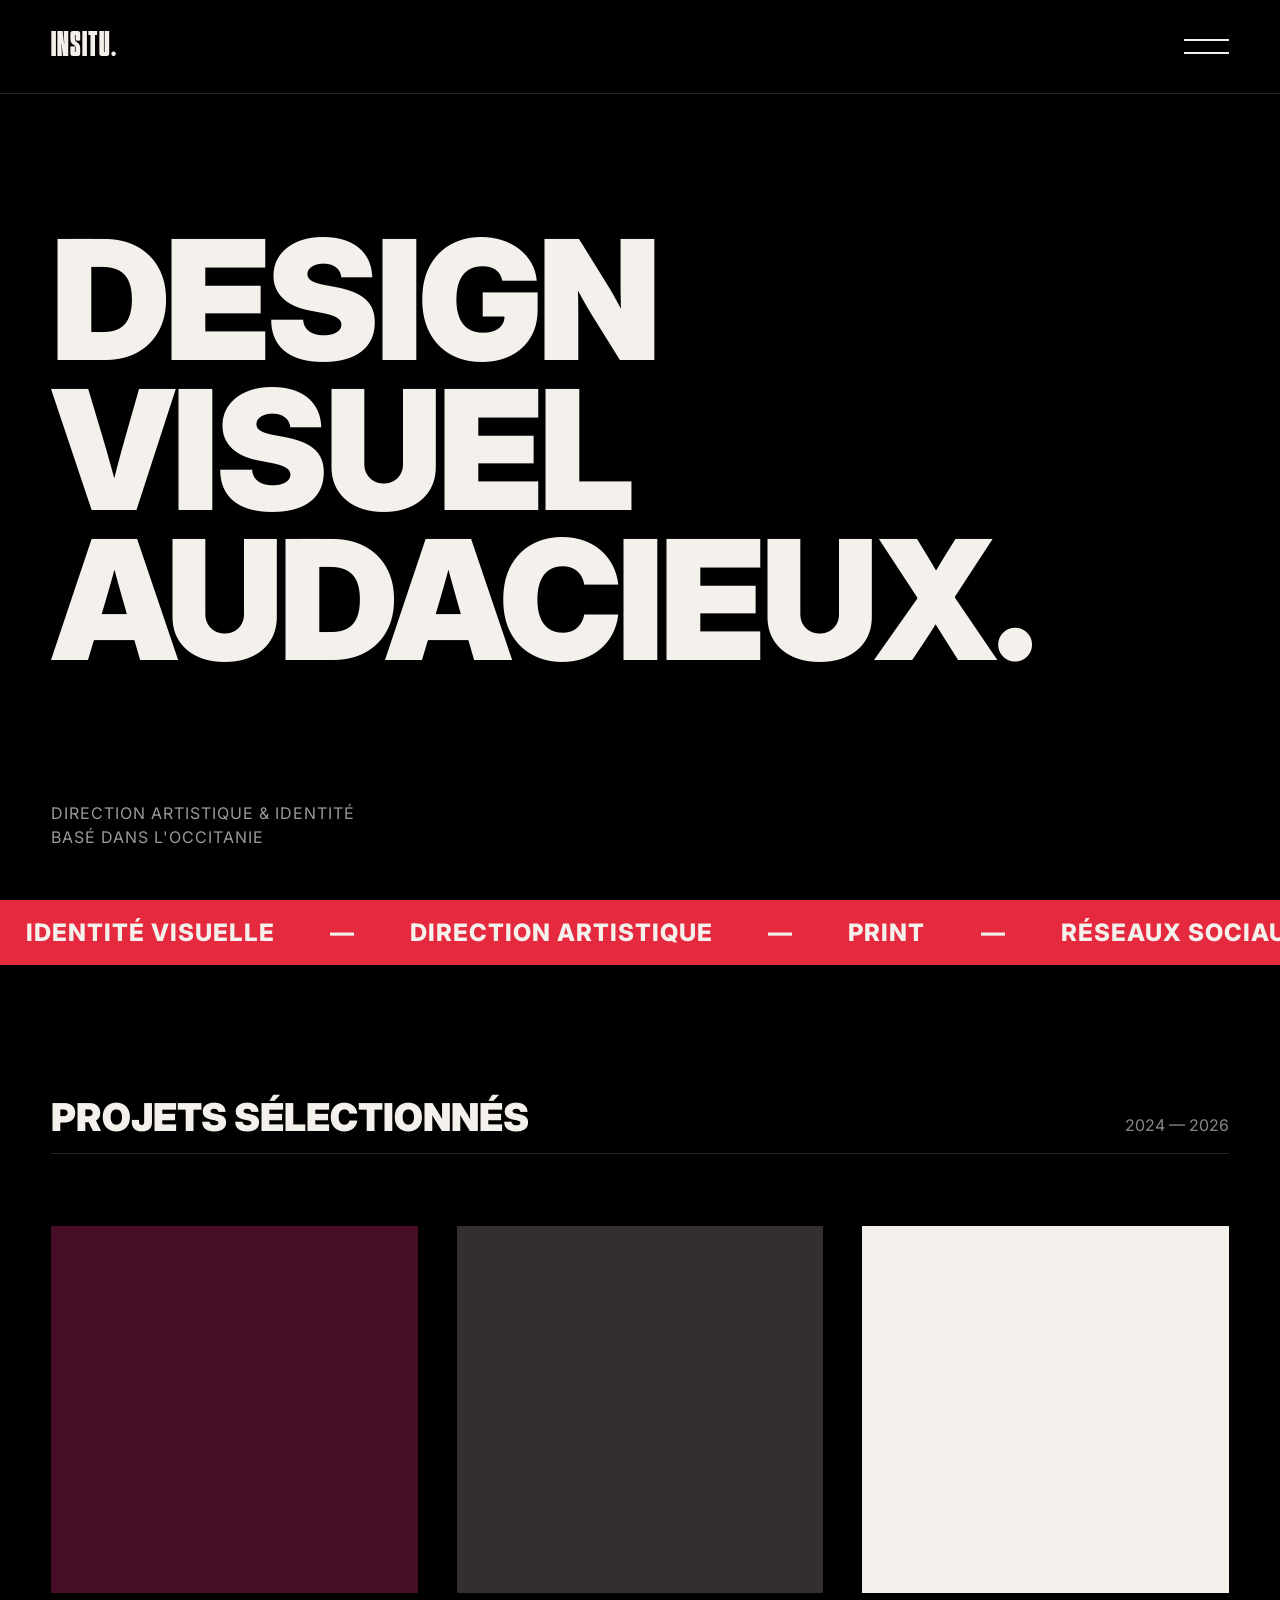
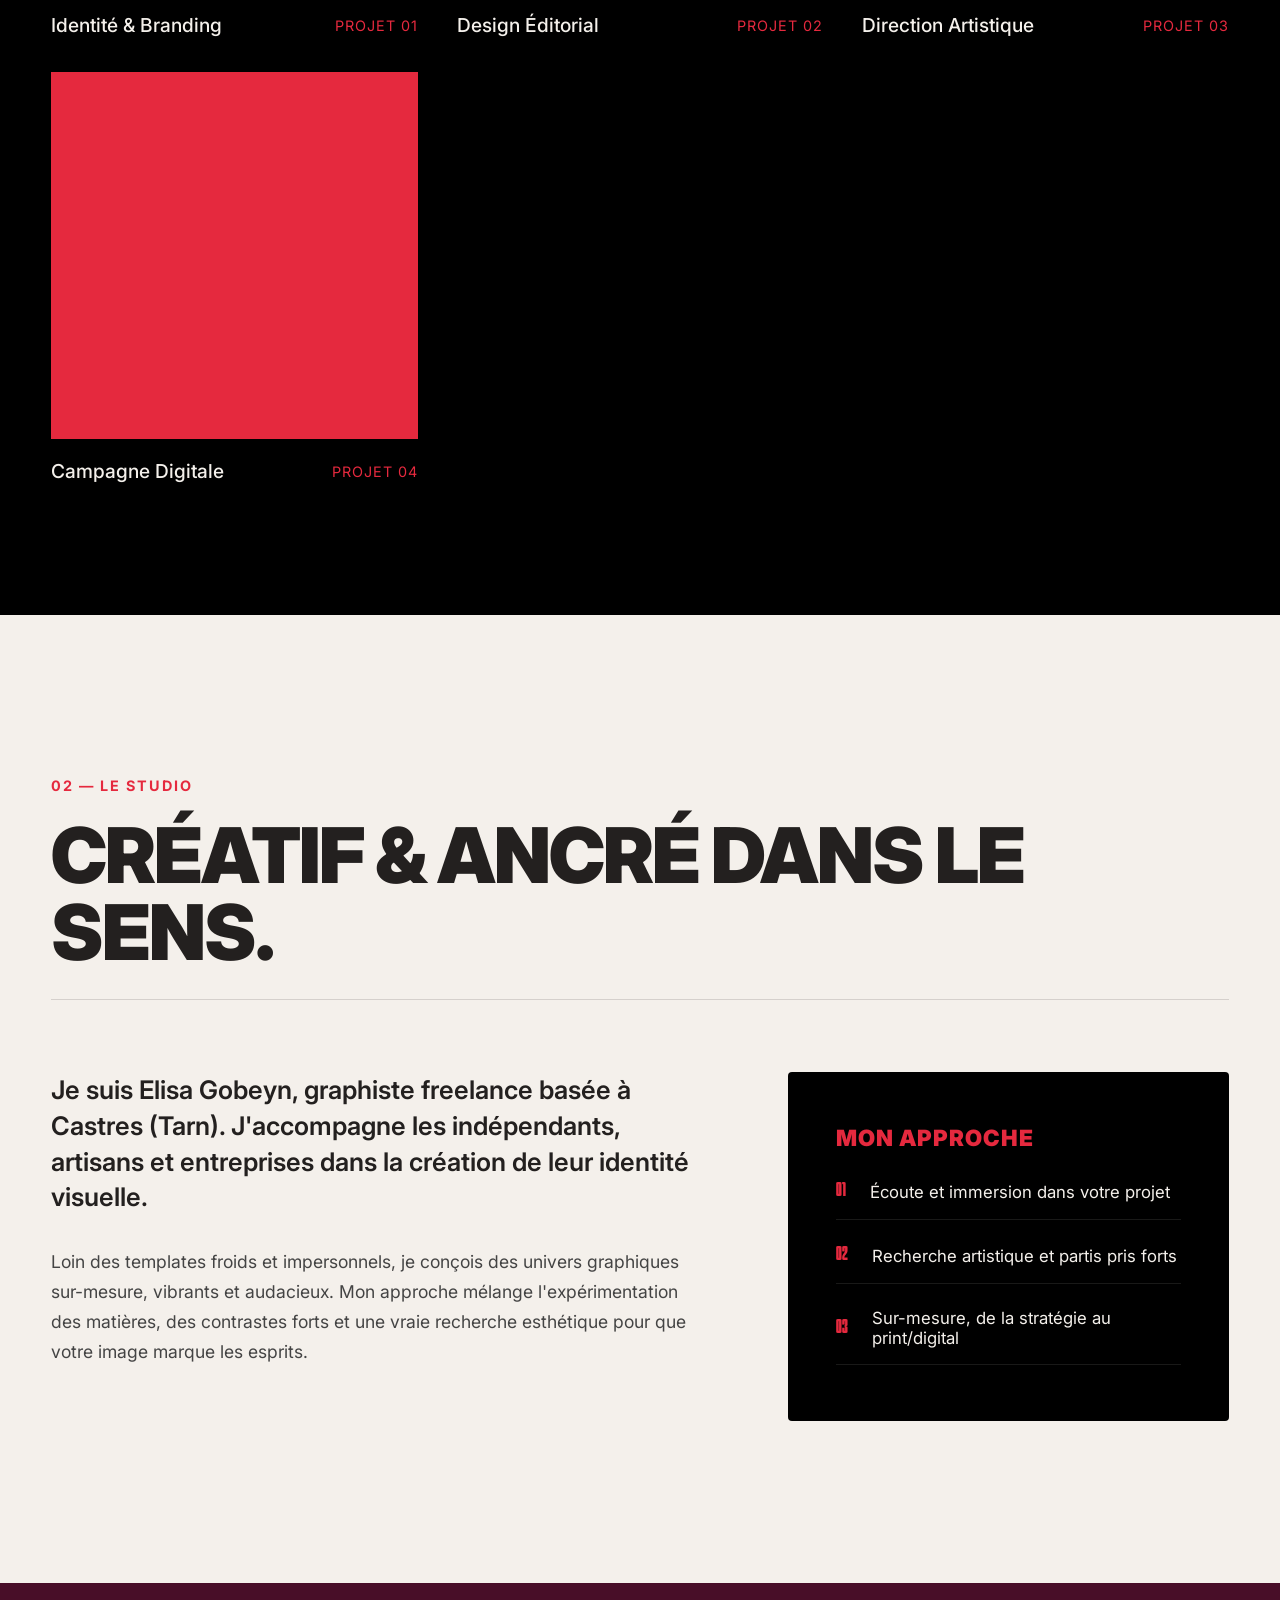
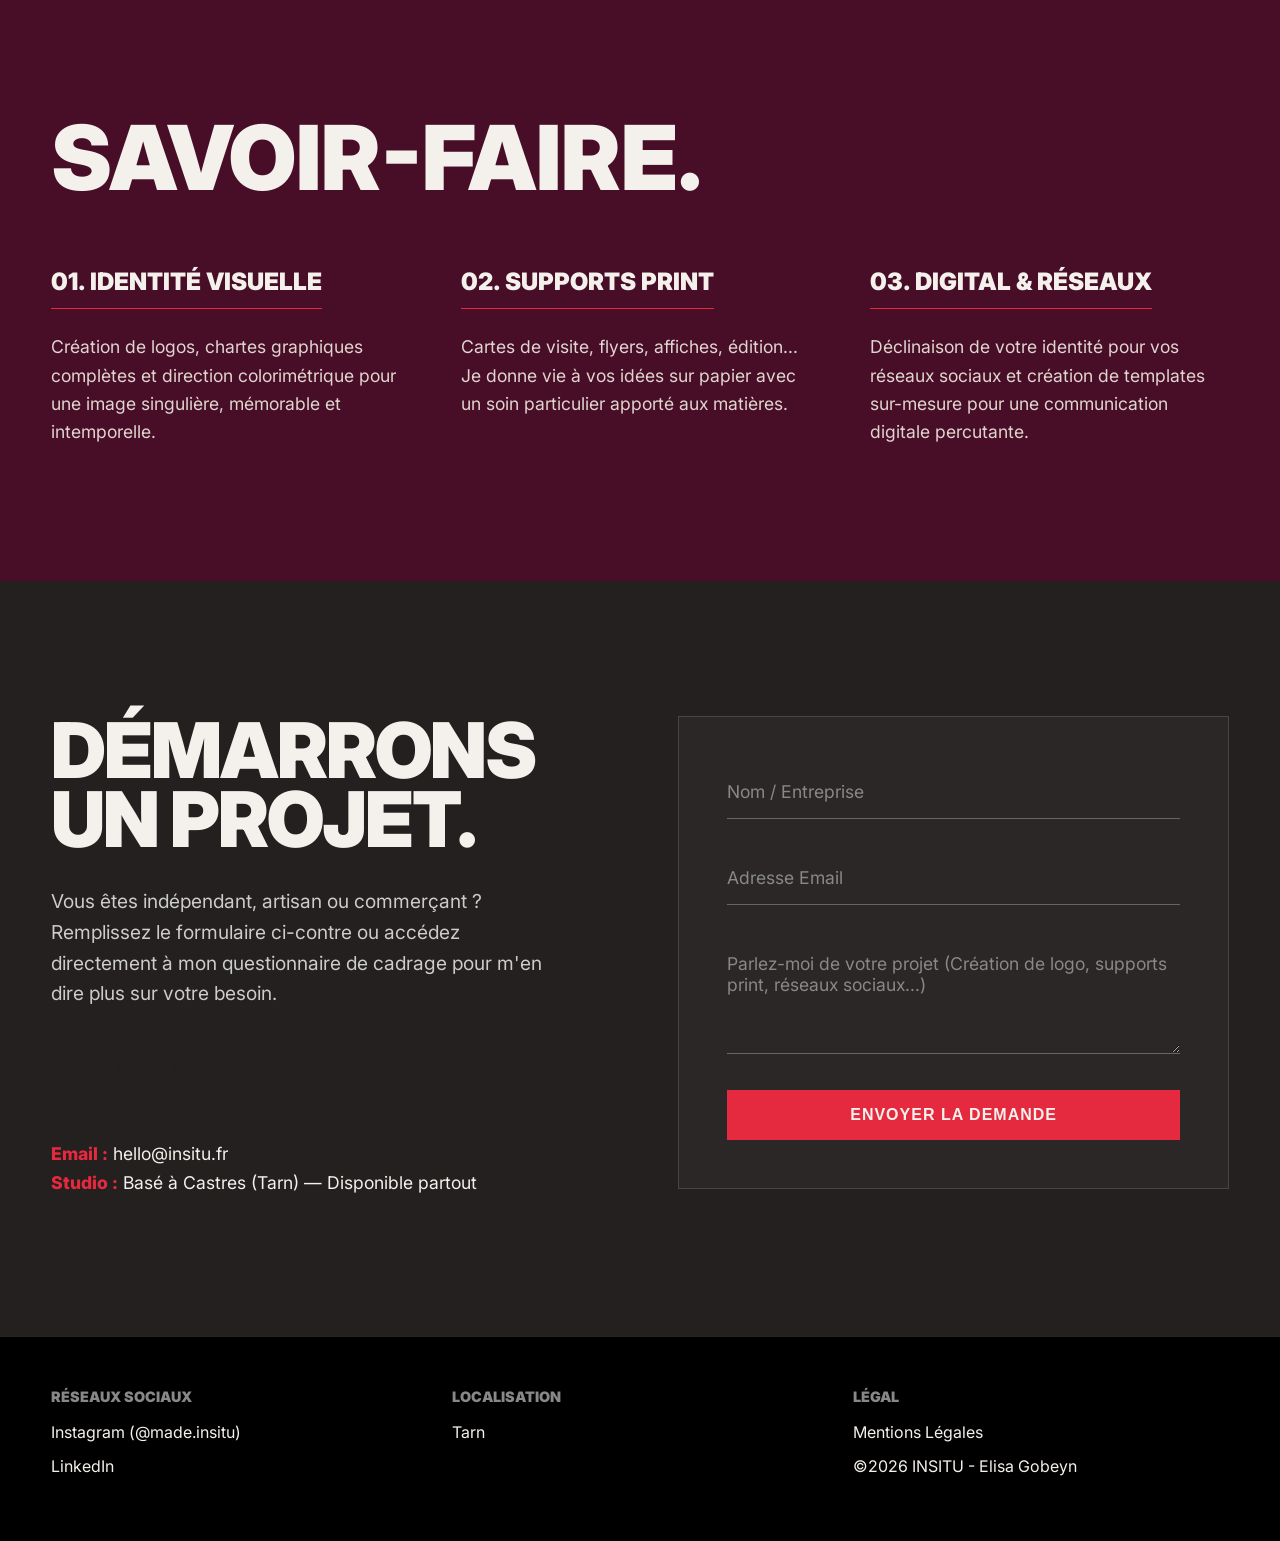
==== commit 2dea8133: "changement de plusieurs parametre" ====
--- a/Site v2/index.html
+++ b/Site v2/index.html
@@ -43,7 +43,7 @@
             
             <div class="hero-footer">
                 <div class="hero-role mask">
-                    <p class="reveal-text delay-4">Direction Artistique & Identité<br>Basé dans le Tarn</p>
+                    <p class="reveal-text delay-4">Direction Artistique & Identité<br>Basé dans l'Occitanie</p>
                 </div>
                 
             </div>
@@ -123,17 +123,30 @@
             </div>
         </section>
 
-        <!-- ABOUT SECTION -->
+       <!-- ABOUT SECTION -->
         <section id="about" class="about">
-            <div class="about-grid">
-                <div class="about-title">
-                    <div class="mask"><h2 class="reveal-text">FAIRE</h2></div>
-                    <div class="mask"><h2 class="reveal-text text-coral">VIVRE</h2></div>
-                    <div class="mask"><h2 class="reveal-text">L'IDÉE.</h2></div>
-                </div>
-                <div class="about-content">
-                    <p class="lead reveal-fade">Je suis Elisa Gobeyn, créatrice du studio INSITU. J'aide les marques à traduire leur essence à travers un design vivant, coloré et hors des sentiers battus.</p>
-                    <p class="reveal-fade delay-1">Loin des templates génériques et froids, je privilégie l'expérimentation de matières et les contrastes forts pour faire ressortir ce qui vous rend unique. Mon approche est brute, esthétique et toujours ancrée dans le sens.</p>
+            <div class="about-container">
+                <div class="about-top-row">
+                    <span class="about-tag">02 — LE STUDIO</span>
+                    <h2>CRÉATIF & ANCRÉ DANS LE SENS.</h2>
+                </div>
+                
+                <div class="about-grid">
+                    <div class="about-col-left">
+                        <p class="about-lead">Je suis Elisa Gobeyn, graphiste freelance basée à Castres (Tarn). J'accompagne les indépendants, artisans et entreprises dans la création de leur identité visuelle.</p>
+                        <p class="about-desc">Loin des templates froids et impersonnels, je conçois des univers graphiques sur-mesure, vibrants et audacieux. Mon approche mélange l'expérimentation des matières, des contrastes forts et une vraie recherche esthétique pour que votre image marque les esprits.</p>
+                    </div>
+                    
+                    <div class="about-col-right">
+                        <div class="about-card-info">
+                            <h3>Mon approche</h3>
+                            <ul>
+                                <li><span>01</span> Écoute et immersion dans votre projet</li>
+                                <li><span>02</span> Recherche artistique et partis pris forts</li>
+                                <li><span>03</span> Sur-mesure, de la stratégie au print/digital</li>
+                            </ul>
+                        </div>
+                    </div>
                 </div>
             </div>
         </section>
@@ -193,7 +206,7 @@
             <div class="footer-grid reveal-fade delay-2">
                 <div class="footer-col">
                     <h4>Réseaux Sociaux</h4>
-                    <a href="https://instagram.com/madeinsitu" target="_blank" class="hover-line">Instagram (@madeinsitu)</a>
+                    <a href="https://instagram.com/madeinsitu" target="_blank" class="hover-line">Instagram (@made.insitu)</a>
                     <a href="#" target="_blank" class="hover-line">LinkedIn</a>
                 </div>
                 <div class="footer-col">
@@ -226,17 +239,25 @@
 
     <!-- SCRIPTS -->
     <script>
-        // --- NOUVEAU : Forcer le retour en haut au chargement ---
+        // --- NOUVEAU : Forcer le retour en haut (Correction Mobile Absolue) ---
         if ('scrollRestoration' in history) {
             history.scrollRestoration = 'manual';
         }
+        
+        // 1. On nettoie l'URL pour enlever tout #contact caché
+        if (window.location.hash) {
+            history.replaceState(null, null, window.location.pathname);
+        }
+        
+        // 2. On remonte immédiatement
         window.scrollTo(0, 0);
-        // --------------------------------------------------------
-
         
-        
-
-
+        // 3. On remonte encore une fois une fraction de seconde plus tard 
+        // pour contrer les navigateurs mobiles qui forcent le scroll après le chargement
+        setTimeout(function() {
+            window.scrollTo(0, 0);
+        }, 150);
+    
 
         // 1. Menu Burger
         const burgerBtn = document.getElementById('burger-btn');
--- a/Site v2/style.css
+++ b/Site v2/style.css
@@ -3,8 +3,7 @@
 ========================================= */
 @font-face {
     font-family: 'Hightone';
-    src: url('fonts/hightone.woff2') format('woff2'),
-         url('fonts/hightone.woff') format('woff');
+    src: url('fonts/hightone-regular.otf') format('opentype');
     font-weight: normal;
     font-style: normal;
 }
@@ -338,41 +337,105 @@
 /* =========================================
    ABOUT (Éditorial)
 ========================================= */
+/* =========================================
+   STYLE AMÉLIORÉ : SECTION LE STUDIO (ABOUT)
+========================================= */
 .about {
-    padding: 15vh 4vw;
-    /* On utilise le noir de la charte ici pour créer une très légère séparation visuelle avec le fond noir pur */
-    background-color: var(--brand-black);
-    color: var(--cream);
+    padding: 18vh 4vw;
+    background-color: var(--cream);
+    color: var(--brand-black);
+}
+
+.about-container {
+    max-width: 1300px;
+    margin: 0 auto;
+}
+
+.about-top-row {
+    margin-bottom: 8vh;
+    border-bottom: 1px solid rgba(35, 32, 31, 0.15);
+    padding-bottom: 3vh;
+}
+
+.about-tag {
+    font-size: 0.9rem;
+    font-weight: 700;
+    text-transform: uppercase;
+    letter-spacing: 2px;
+    color: var(--coral);
+    display: block;
+    margin-bottom: 1.5rem;
+}
+
+.about-top-row h2 {
+    font-size: clamp(2.5rem, 6vw, 5.5rem);
+    letter-spacing: -2px;
+    line-height: 1;
+    color: var(--brand-black);
 }
 
 .about-grid {
     display: grid;
-    grid-template-columns: 1fr 1fr;
-    gap: 5vw;
-}
-
-.about-title h2 {
-    font-size: clamp(4rem, 8vw, 8rem);
-    letter-spacing: -2px;
-}
-
-.about-content {
-    padding-top: 2vh;
-}
-
-.about-content .lead {
-    font-size: clamp(1.5rem, 2.5vw, 2.5rem);
-    font-weight: 500;
-    line-height: 1.3;
+    grid-template-columns: 1.2fr 0.8fr;
+    gap: 6vw;
+    align-items: start;
+}
+
+@media (max-width: 992px) {
+    .about-grid {
+        grid-template-columns: 1fr;
+        gap: 4rem;
+    }
+}
+
+.about-lead {
+    font-size: clamp(1.3rem, 2vw, 1.8rem);
+    font-weight: 600;
+    line-height: 1.4;
     margin-bottom: 2rem;
-}
-
-.about-content p {
+    color: var(--brand-black);
+}
+
+.about-desc {
     font-size: 1.1rem;
-    line-height: 1.6;
-    margin-bottom: 3rem;
-    max-width: 500px;
-    color: #ccc;
+    line-height: 1.7;
+    color: #444;
+}
+
+.about-card-info {
+    background-color: var(--pure-black);
+    color: var(--cream);
+    padding: 3.5rem 3rem;
+    border-radius: 4px;
+}
+
+.about-card-info h3 {
+    font-size: 1.4rem;
+    margin-bottom: 2rem;
+    color: var(--coral);
+    letter-spacing: 1px;
+}
+
+.about-card-info ul {
+    list-style: none;
+    display: flex;
+    flex-direction: column;
+    gap: 1.5rem;
+}
+
+.about-card-info li {
+    font-size: 1.05rem;
+    display: flex;
+    align-items: center;
+    gap: 1.5rem;
+    border-bottom: 1px solid rgba(244, 240, 235, 0.1);
+    padding-bottom: 1rem;
+}
+
+.about-card-info li span {
+    font-family: var(--font-logo);
+    color: var(--coral);
+    font-size: 1.2rem;
 }
 
 @media (max-width: 992px) {
@@ -382,12 +445,12 @@
 .btn-outline {
     display: inline-block;
     padding: 1rem 2.5rem;
-    border: 1px solid var(--cream);
+    border: 1px solid var(--brand-black);
     border-radius: 50px;
     font-weight: 600;
     text-transform: uppercase;
     letter-spacing: 1px;
-    color: var(--cream);
+    color: var(--brand-black);
     transition: all 0.4s var(--ease-out-expo);
 }
 
@@ -398,12 +461,12 @@
 }
 
 /* =========================================
-   SERVICES (Savoir-faire)
+   SERVICES (Application de l'Aubergine)
 ========================================= */
 .services {
     padding: 15vh 4vw;
-    background-color: var(--pure-black);
-    border-top: 1px solid var(--border-light);
+    background-color: var(--aubergine);
+    border-top: none; /* Retrait de la bordure car le contraste des couleurs suffit */
 }
 
 .services-header h2 {
@@ -433,17 +496,19 @@
 
 .service-item p {
     font-size: 1.1rem;
-    color: #999;
+    color: #e0d5ce; /* Un crème légèrement assombri pour adoucir la lecture */
     line-height: 1.6;
 }
 
 /* =========================================
-   CONTACT & FOOTER
+   CONTACT & FOOTER (Retour au Noir Charte)
 ========================================= */
 .contact {
     padding: 15vh 4vw 5vh 4vw;
     background-color: var(--brand-black);
 }
+
+
 
 .contact-grid {
     display: grid;
